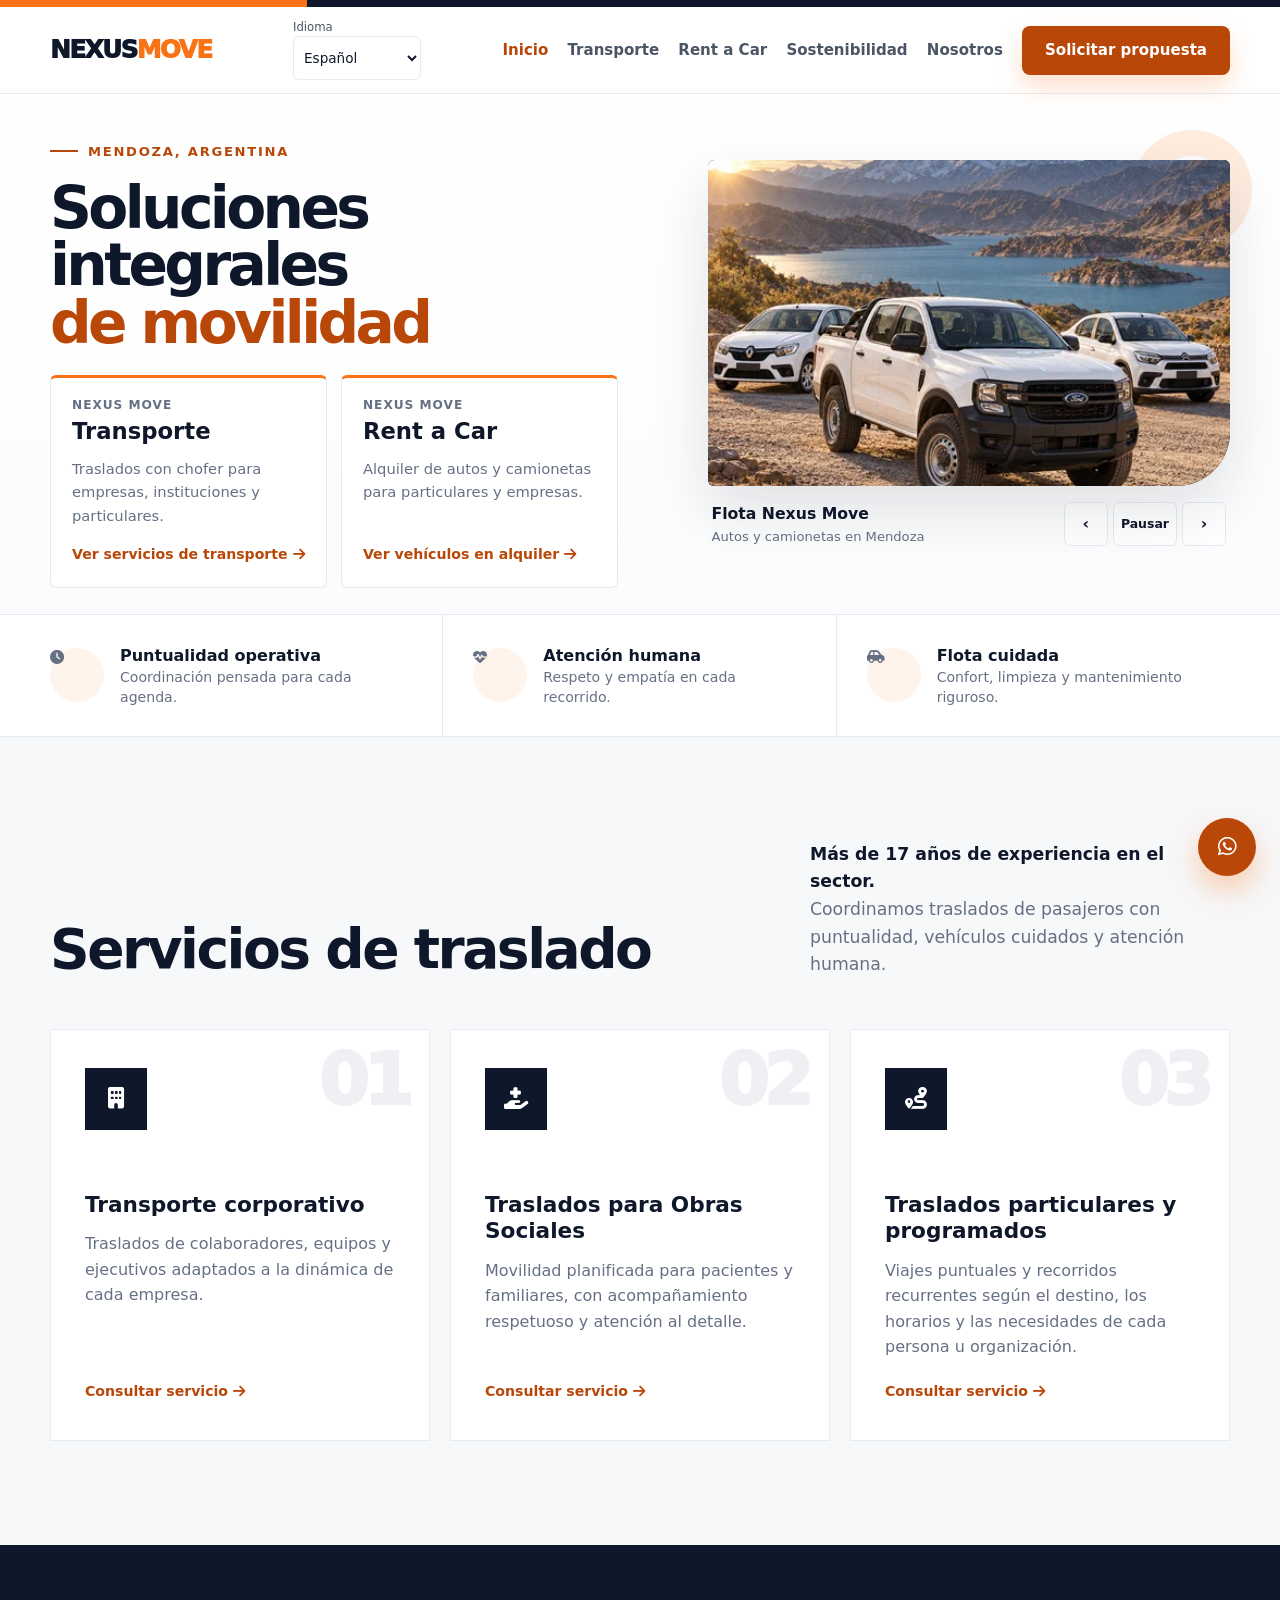
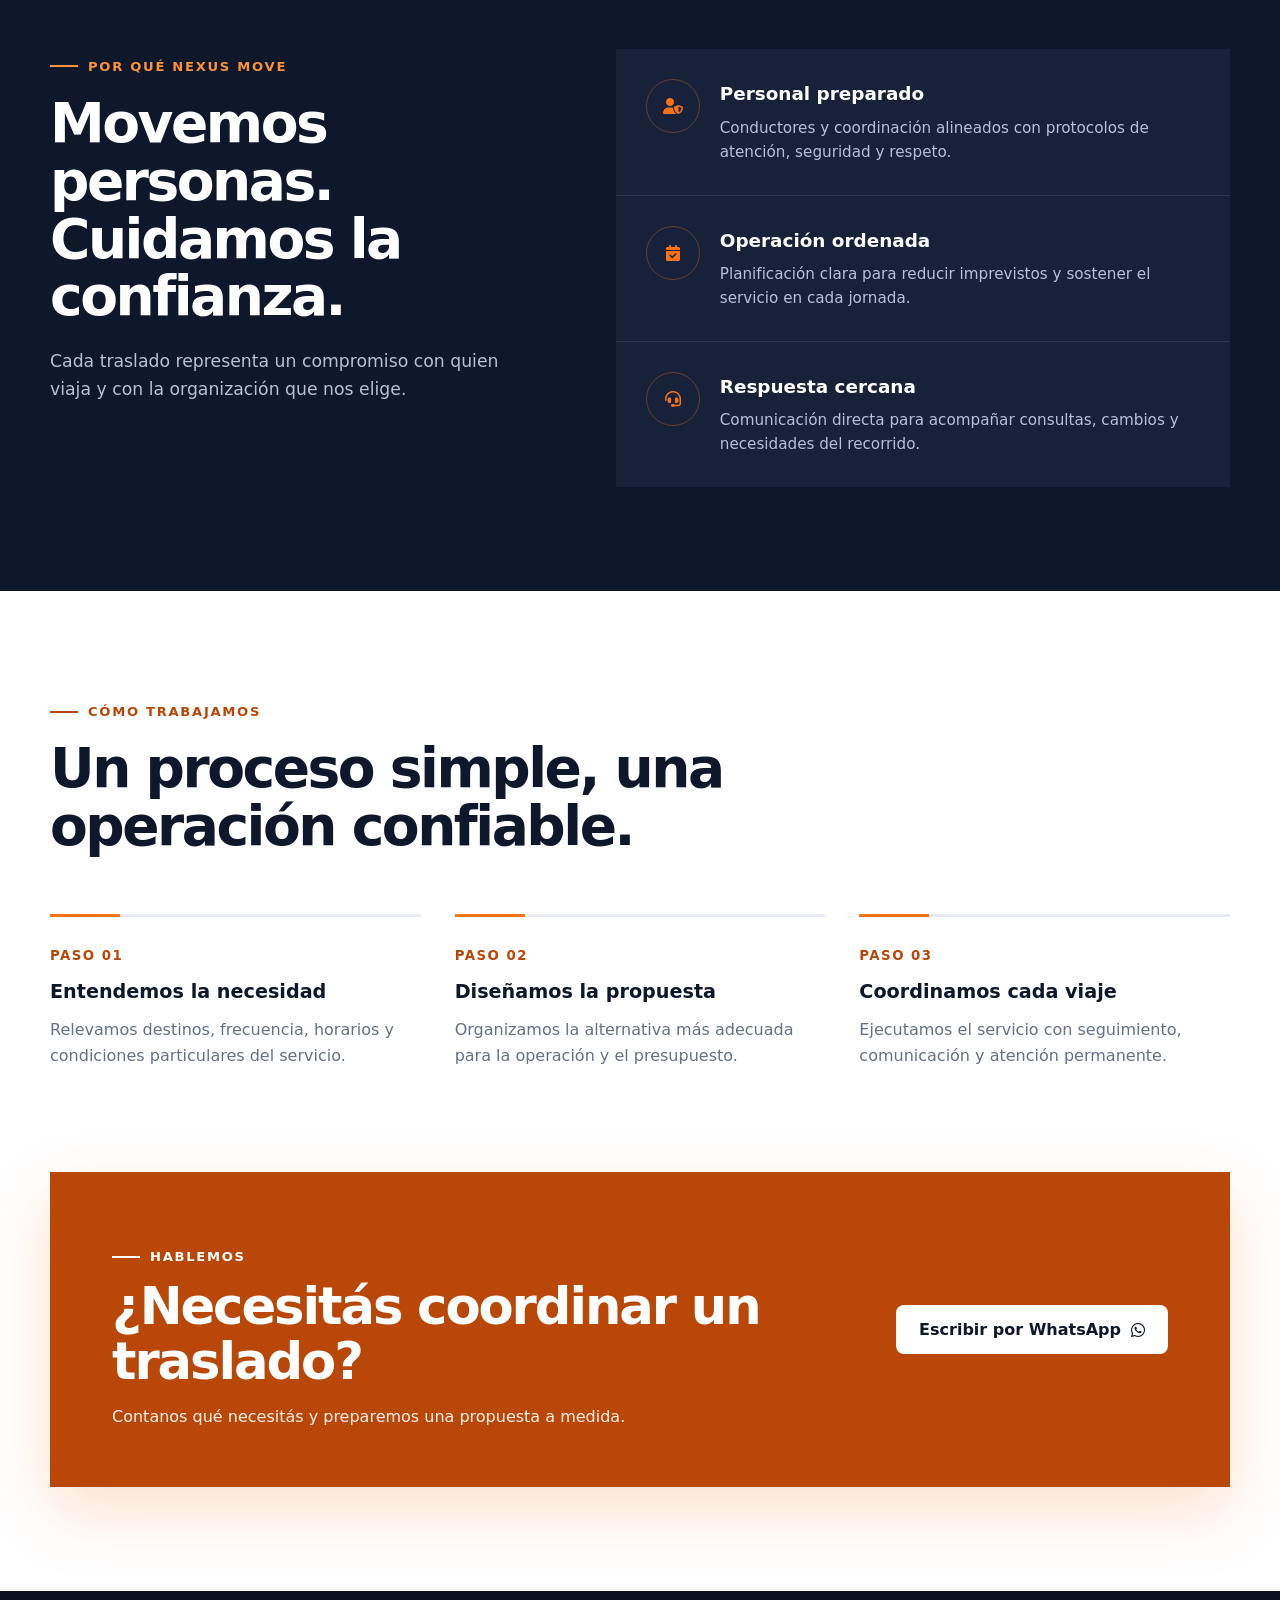
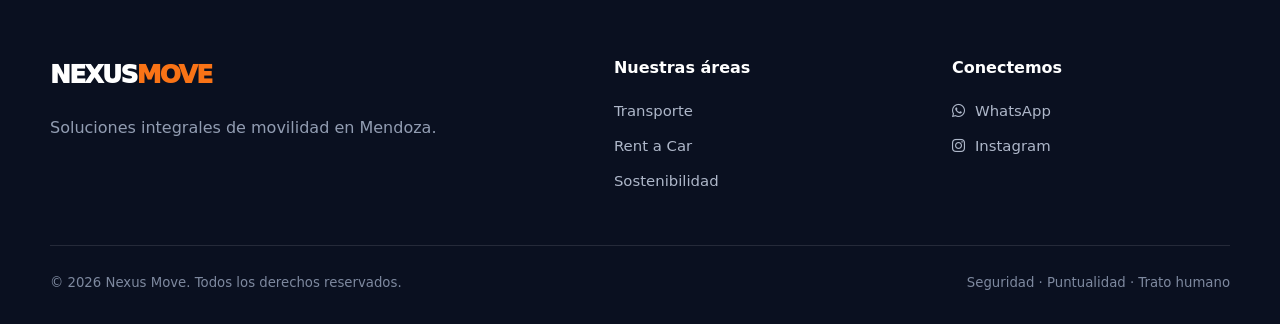
==== index.html @ b8481bbf "Mueve Nosotros a su propia sección de Nexus Move" ====
<!DOCTYPE html>
<html lang="es">
<head>
    <meta charset="UTF-8">
    <meta name="viewport" content="width=device-width, initial-scale=1.0">
    <meta name="description" content="Nexus Move ofrece transporte con chofer y alquiler de autos y camionetas en Mendoza para particulares, empresas e instituciones.">
    <meta name="theme-color" content="#ffffff">
    <title>Nexus Move | Transporte y Rent a Car en Mendoza</title>
    <link rel="stylesheet" href="css/icons.css">
    <link rel="stylesheet" href="css/navigation.css">
    <link rel="stylesheet" href="css/home.css?v=nosotros">
    <link rel="stylesheet" href="css/rental-content.css?v=nosotros">
</head>
<body>
    <div class="topline" aria-hidden="true"></div>
    <header class="site-header">
        <nav class="nav container" aria-label="Navegación principal">
            <a class="brand" href="#inicio" data-area="inicio" aria-label="Nexus Move, inicio">NEXUS<span>MOVE</span></a>
            <div class="header-actions">
                <label class="language-control" hidden>
                    <span>Idioma</span>
                    <select id="site-language" aria-label="Elegir idioma" translate="no">
                        <option value="es" lang="es">Español</option>
                        <option value="pt-BR" lang="pt-BR">Português (BR)</option>
                        <option value="en" lang="en">English</option>
                        <option value="it" lang="it">Italiano</option>
                    </select>
                </label>
            <button class="menu-button" type="button" aria-expanded="false" aria-controls="nav-links" aria-label="Abrir menú">
                <i class="fa-solid fa-bars" aria-hidden="true"></i>
            </button>
            </div>
            <div class="nav-links" id="nav-links">
                <a href="#inicio" data-area="inicio">Inicio</a>
                <a href="#servicios" data-area="transporte">Transporte</a>
                <a href="flota.html" data-area="rentacar">Rent a Car</a>
                <a href="#sostenibilidad" data-area="sostenibilidad">Sostenibilidad</a>
                <a href="?area=nosotros" data-area="nosotros">Nosotros</a>
                <a class="button button-primary" href="#contacto">Solicitar propuesta</a>
            </div>
        </nav>
        <nav class="mobile-area-nav container" aria-label="Secciones principales">
            <a href="#inicio" data-area="inicio">Inicio</a>
            <a href="#servicios" data-area="transporte">Transporte</a>
            <a href="flota.html" data-area="rentacar">Rent a Car</a>
            <a href="#sostenibilidad" data-area="sostenibilidad">Sostenibilidad</a>
            <a href="?area=nosotros" data-area="nosotros">Nosotros</a>
        </nav>
    </header>

    <main>
        <section class="hero" id="inicio" data-view="inicio">
            <div class="container hero-grid">
                <div>
                    <p class="eyebrow" id="hero-label">Mendoza, Argentina</p>
                    <h1 id="hero-title" tabindex="-1">Soluciones integrales <span>de movilidad</span></h1>
                    <p class="hero-description" id="hero-description" hidden></p>
                    <div class="hero-areas">
                        <article class="hero-area">
                            <h2><span>Nexus Move</span> Transporte</h2>
                            <p>Traslados con chofer para empresas, instituciones y particulares.</p>
                            <a class="area-link" href="#servicios" data-area="transporte">Ver servicios de transporte <i class="fa-solid fa-arrow-right" aria-hidden="true"></i></a>
                        </article>
                        <article class="hero-area">
                            <h2><span>Nexus Move</span> Rent a Car</h2>
                            <p>Alquiler de autos y camionetas para particulares y empresas.</p>
                            <a class="area-link" href="flota.html" data-area="rentacar">Ver vehículos en alquiler <i class="fa-solid fa-arrow-right" aria-hidden="true"></i></a>
                        </article>
                    </div>
                </div>
                <section class="hero-visual" aria-label="Vehículos de Nexus Move" aria-roledescription="carrusel">
                    <div class="orange-mark" aria-hidden="true"></div>
                    <div class="hero-image-wrap">
                        <img class="hero-image" src="hero-flota-nexus-1120.webp" srcset="hero-flota-nexus-480.webp 480w, hero-flota-nexus-1120.webp 1120w" sizes="(max-width: 640px) calc(100vw - 46px), (max-width: 920px) calc(100vw - 72px), 500px" width="1120" height="1120" fetchpriority="high" alt="Flota de Nexus Move con Ford Ranger, Renault Logan y Citroën Basalt en Potrerillos, Mendoza">
                    </div>
                    <div class="showcase-bar">
                        <div class="showcase-caption" aria-live="off">
                            <strong>Flota Nexus Move</strong>
                            <span>Autos y camionetas en Mendoza</span>
                        </div>
                        <div class="showcase-controls" hidden>
                            <button type="button" class="showcase-previous" aria-label="Vehículo anterior">‹</button>
                            <button type="button" class="showcase-motion">Pausar</button>
                            <button type="button" class="showcase-next" aria-label="Vehículo siguiente">›</button>
                        </div>
                    </div>
                </section>
            </div>
        </section>

        <p class="visually-hidden" id="area-status" role="status"></p>
        <div id="area-transporte" class="area-panel" data-area-panel="transporte">
        <section class="proof" aria-label="Compromisos de servicio">
            <div class="container proof-grid">
                <article class="proof-item"><span class="proof-icon"><i class="fa-solid fa-clock" aria-hidden="true"></i></span><div><strong>Puntualidad operativa</strong><span>Coordinación pensada para cada agenda.</span></div></article>
                <article class="proof-item"><span class="proof-icon"><i class="fa-solid fa-heart-pulse" aria-hidden="true"></i></span><div><strong>Atención humana</strong><span>Respeto y empatía en cada recorrido.</span></div></article>
                <article class="proof-item"><span class="proof-icon"><i class="fa-solid fa-car-side" aria-hidden="true"></i></span><div><strong>Flota cuidada</strong><span>Confort, limpieza y mantenimiento riguroso.</span></div></article>
            </div>
        </section>

        <section class="section services" id="servicios">
            <div class="container">
                <div class="section-head">
                    <div>
                        <h2 class="section-title">Servicios de traslado</h2>
                    </div>
                    <p class="section-copy transport-experience"><strong>Más de 17 años de experiencia en el sector.</strong> Coordinamos traslados de pasajeros con puntualidad, vehículos cuidados y atención humana.</p>
                </div>
                <div class="service-grid">
                    <article class="service-card">
                        <span class="service-number" aria-hidden="true">01</span>
                        <span class="service-icon"><i class="fa-solid fa-building" aria-hidden="true"></i></span>
                        <h3>Transporte corporativo</h3>
                        <p>Traslados de colaboradores, equipos y ejecutivos adaptados a la dinámica de cada empresa.</p>
                        <a class="mini-link" href="#contacto">Consultar servicio <i class="fa-solid fa-arrow-right" aria-hidden="true"></i></a>
                    </article>
                    <article class="service-card">
                        <span class="service-number" aria-hidden="true">02</span>
                        <span class="service-icon"><i class="fa-solid fa-hand-holding-medical" aria-hidden="true"></i></span>
                        <h3>Traslados para Obras Sociales</h3>
                        <p>Movilidad planificada para pacientes y familiares, con acompañamiento respetuoso y atención al detalle.</p>
                        <a class="mini-link" href="#contacto">Consultar servicio <i class="fa-solid fa-arrow-right" aria-hidden="true"></i></a>
                    </article>
                    <article class="service-card">
                        <span class="service-number" aria-hidden="true">03</span>
                        <span class="service-icon"><i class="fa-solid fa-route" aria-hidden="true"></i></span>
                        <h3>Traslados particulares y programados</h3>
                        <p>Viajes puntuales y recorridos recurrentes según el destino, los horarios y las necesidades de cada persona u organización.</p>
                        <a class="mini-link" href="#contacto">Consultar servicio <i class="fa-solid fa-arrow-right" aria-hidden="true"></i></a>
                    </article>
                </div>
            </div>
        </section>

        <section class="section human" id="nosotros">
            <div class="container human-grid">
                <div>
                    <p class="eyebrow">Por qué Nexus Move</p>
                    <h2 class="section-title">Movemos personas. Cuidamos la confianza.</h2>
                    <p class="section-copy">Cada traslado representa un compromiso con quien viaja y con la organización que nos elige.</p>
                </div>
                <div class="human-points">
                    <article class="human-point"><i class="fa-solid fa-user-shield" aria-hidden="true"></i><div><h3>Personal preparado</h3><p>Conductores y coordinación alineados con protocolos de atención, seguridad y respeto.</p></div></article>
                    <article class="human-point"><i class="fa-solid fa-calendar-check" aria-hidden="true"></i><div><h3>Operación ordenada</h3><p>Planificación clara para reducir imprevistos y sostener el servicio en cada jornada.</p></div></article>
                    <article class="human-point"><i class="fa-solid fa-headset" aria-hidden="true"></i><div><h3>Respuesta cercana</h3><p>Comunicación directa para acompañar consultas, cambios y necesidades del recorrido.</p></div></article>
                </div>
            </div>
        </section>

        <section class="section process" id="proceso">
            <div class="container">
                <p class="eyebrow">Cómo trabajamos</p>
                <h2 class="section-title">Un proceso simple, una operación confiable.</h2>
                <div class="process-grid">
                    <article class="process-step"><small>Paso 01</small><h3>Entendemos la necesidad</h3><p>Relevamos destinos, frecuencia, horarios y condiciones particulares del servicio.</p></article>
                    <article class="process-step"><small>Paso 02</small><h3>Diseñamos la propuesta</h3><p>Organizamos la alternativa más adecuada para la operación y el presupuesto.</p></article>
                    <article class="process-step"><small>Paso 03</small><h3>Coordinamos cada viaje</h3><p>Ejecutamos el servicio con seguimiento, comunicación y atención permanente.</p></article>
                </div>
            </div>
        </section>

        <section class="contact" id="contacto">
            <div class="container">
                <div class="contact-panel">
                    <div>
                        <p class="eyebrow">Hablemos</p>
                        <h2>¿Necesitás coordinar un traslado?</h2>
                        <p>Contanos qué necesitás y preparemos una propuesta a medida.</p>
                    </div>
                    <a class="button" href="https://wa.me/5492613671376" target="_blank" rel="noopener noreferrer">Escribir por WhatsApp <i class="fa-brands fa-whatsapp" aria-hidden="true"></i></a>
                </div>
            </div>
        </section>
        </div>

        <div id="area-rentacar" class="area-panel" data-area-panel="rentacar" hidden>
            <div id="rentacar-embed"></div>
        </div>

        <section class="section about area-panel" id="area-nosotros" data-area-panel="nosotros" aria-labelledby="nosotros-titulo" hidden>
            <div class="container">
                <div class="section-head">
                    <h2 class="section-title" id="nosotros-titulo">Somos Nexus Move</h2>
                    <p class="section-copy">Una sola marca, dos formas de acompañarte: transporte con chofer y alquiler de autos y camionetas en Mendoza.</p>
                </div>
                <div class="about-story">
                    <p class="about-story-lead">Detrás de cada viaje hay una persona, una historia y un motivo para llegar.</p>
                    <p>Nuestra experiencia de más de 17 años en el transporte de pasajeros nos enseñó que un buen servicio empieza mucho antes de poner el vehículo en marcha: empieza por escuchar, cumplir lo acordado y tratar a cada persona con respeto.</p>
                    <p>En Nexus Move llevamos esa misma forma de trabajar al alquiler de autos y camionetas. Ya sea por trabajo, unas vacaciones o una necesidad cotidiana, queremos que puedas organizar tu viaje con información clara y alguien del otro lado para acompañarte.</p>
                </div>
                <div class="about-values">
                    <article><h3>Te escuchamos</h3><p>No todos los viajes son iguales. Nos contás qué necesitás y te orientamos según las personas que viajan, el equipaje y el recorrido.</p></article>
                    <article><h3>Cuidado de la flota</h3><p>Realizamos mantenimiento preventivo y un seguimiento de los controles técnicos de cada unidad para favorecer una operación segura y eficiente.</p></article>
                    <article><h3>Buen trato, de principio a fin</h3><p>La confianza se cuida con respuestas claras, atención cercana y respeto por tu tiempo. Esa es la forma en la que queremos acompañarte.</p></article>
                </div>
            </div>
        </section>

        <section class="section sustainability area-panel" id="sostenibilidad" data-area-panel="sostenibilidad" aria-labelledby="sostenibilidad-titulo">
            <div class="container">
                <div class="sustainability-intro">
                    <h2 class="section-title" id="sostenibilidad-titulo">Nuestro compromiso</h2>
                    <p class="section-copy">La sostenibilidad forma parte de nuestra visión de crecimiento. Buscamos ofrecer una movilidad eficiente, segura y responsable mediante la gestión de la flota, el cuidado de las personas y el uso responsable de los recursos.</p>
                </div>

                <div class="sustainability-practices">
                    <article>
                        <h3>Eficiencia ambiental</h3>
                        <p>Medimos nuestra huella de carbono y hacemos un seguimiento del combustible y los kilómetros recorridos. Estos datos nos ayudan a detectar consumos evitables y orientar las medidas de reducción.</p>
                    </article>
                    <article>
                        <h3>Seguridad y prevención</h3>
                        <p>Priorizamos el mantenimiento preventivo, el control de las revisiones técnicas y la capacitación de conductores para cuidar a quienes viajan y prevenir riesgos en el camino.</p>
                    </article>
                    <article>
                        <h3>Compromiso con las personas</h3>
                        <p>Impulsamos el empleo formal, el desarrollo profesional y la mejora continua de nuestras prácticas laborales.</p>
                    </article>
                    <article>
                        <h3>Innovación y gestión responsable</h3>
                        <p>Usamos herramientas de seguimiento y gestión de flota para planificar recorridos, revisar el desempeño de las unidades y mejorar la calidad del servicio.</p>
                    </article>
                </div>

                <div class="sustainability-goals">
                    <h3>Los ODS que guían nuestro trabajo</h3>
                    <p>Relacionamos nuestras prácticas con cinco Objetivos de Desarrollo Sostenible de la Agenda 2030.</p>
                    <dl>
                        <div>
                            <dt><a href="https://sdgs.un.org/goals/goal3" target="_blank" rel="noopener noreferrer"><span class="goal-number">ODS 3</span> Salud y bienestar</a></dt>
                            <dd>Seguridad vial, mantenimiento de las unidades y prevención de accidentes.</dd>
                        </div>
                        <div>
                            <dt><a href="https://sdgs.un.org/goals/goal8" target="_blank" rel="noopener noreferrer"><span class="goal-number">ODS 8</span> Trabajo decente y crecimiento económico</a></dt>
                            <dd>Empleo formal, capacitación y mejora de las prácticas laborales.</dd>
                        </div>
                        <div>
                            <dt><a href="https://sdgs.un.org/goals/goal9" target="_blank" rel="noopener noreferrer"><span class="goal-number">ODS 9</span> Industria, innovación e infraestructura</a></dt>
                            <dd>Tecnología para la gestión de la flota y planificación de la renovación de unidades.</dd>
                        </div>
                        <div>
                            <dt><a href="https://sdgs.un.org/goals/goal11" target="_blank" rel="noopener noreferrer"><span class="goal-number">ODS 11</span> Ciudades y comunidades sostenibles</a></dt>
                            <dd>Traslados coordinados y planificación para evitar recorridos innecesarios.</dd>
                        </div>
                        <div>
                            <dt><a href="https://sdgs.un.org/goals/goal13" target="_blank" rel="noopener noreferrer"><span class="goal-number">ODS 13</span> Acción por el clima</a></dt>
                            <dd>Medición de la huella de carbono, control de consumos y búsqueda de mejoras para reducir emisiones.</dd>
                        </div>
                    </dl>
                </div>

                <div class="sustainability-followup">
                    <h3>Cómo hacemos el seguimiento</h3>
                    <p>En <strong>Nexus Move</strong> trabajamos para garantizar una operación segura, eficiente y responsable. Implementamos un programa de mantenimiento preventivo de nuestra flota y realizamos un seguimiento periódico de los kilómetros recorridos, el consumo de combustible y los controles técnicos de cada unidad.</p>
                    <p>Este monitoreo nos permite identificar oportunidades de mejora, optimizar el rendimiento de los vehículos y promover un uso más eficiente de los recursos, contribuyendo a reducir nuestro impacto ambiental.</p>
                    <p>Asimismo, nuestros conductores cuentan con capacitación en <strong>seguridad vial, prácticas de conducción sostenible y atención responsable a los pasajeros</strong>, fortaleciendo nuestro compromiso con la seguridad, la calidad del servicio y la mejora continua.</p>
                </div>
            </div>
        </section>
    </main>

    <footer class="site-footer">
        <div class="container">
            <div class="footer-grid">
                <div class="footer-brand">
                    <a class="brand" href="#inicio" data-area="inicio">NEXUS<span>MOVE</span></a>
                    <p>Soluciones integrales de movilidad en Mendoza.</p>
                </div>
                <div>
                    <h3>Nuestras áreas</h3>
                    <div class="footer-links"><a href="#servicios" data-area="transporte">Transporte</a><a href="flota.html" data-area="rentacar">Rent a Car</a><a href="#sostenibilidad" data-area="sostenibilidad">Sostenibilidad</a></div>
                </div>
                <div>
                    <h3>Conectemos</h3>
                    <div class="footer-links"><a class="social-link" href="https://wa.me/5492613671376" target="_blank" rel="noopener noreferrer"><i class="fa-brands fa-whatsapp" aria-hidden="true"></i> WhatsApp</a><a class="social-link" href="https://www.instagram.com/nexus.move.ar/" target="_blank" rel="noopener noreferrer"><i class="fa-brands fa-instagram" aria-hidden="true"></i> Instagram</a></div>
                </div>
            </div>
            <div class="footer-bottom"><span>© 2026 Nexus Move. Todos los derechos reservados.</span><span>Seguridad · Puntualidad · Trato humano</span></div>
        </div>
    </footer>

    <a class="floating-contact" href="https://wa.me/5492613671376" target="_blank" rel="noopener noreferrer" aria-label="Contactar a Nexus Move por WhatsApp al +54 9 261 367-1376"><i class="fa-brands fa-whatsapp" aria-hidden="true"></i></a>

    <script src="js/navigation.js"></script>
    <script src="js/home.js"></script>
    <script src="js/rentacar.js?v=nosotros"></script>
    <script src="js/areas.js?v=nosotros"></script>
    <script src="js/translations.js?v=nosotros"></script>
    <script src="js/language.js"></script>
</body>
</html>
---- css/icons.css ----
/* Font Awesome Free 6.4.0. See ../fonts/fontawesome/LICENSE.txt. */
@font-face {
    font-family: "Font Awesome Solid";
    src: url("../fonts/fontawesome/fa-solid-900.woff2") format("woff2");
    font-style: normal;
    font-weight: 900;
    font-display: block;
}

@font-face {
    font-family: "Font Awesome Brands";
    src: url("../fonts/fontawesome/fa-brands-400.woff2") format("woff2");
    font-style: normal;
    font-weight: 400;
    font-display: block;
}

.fa-solid, .fa-brands { display: inline-block; font-style: normal; line-height: 1; }
.fa-solid { font-family: "Font Awesome Solid"; font-weight: 900; }
.fa-brands { font-family: "Font Awesome Brands"; font-weight: 400; }

.fa-arrow-right::before { content: '\f061'; }
.fa-bars::before { content: '\f0c9'; }
.fa-briefcase::before { content: '\f0b1'; }
.fa-building::before { content: '\f1ad'; }
.fa-calendar-check::before { content: '\f274'; }
.fa-car-side::before { content: '\f5e4'; }
.fa-clock::before { content: '\f017'; }
.fa-gas-pump::before { content: '\f52f'; }
.fa-gears::before { content: '\f085'; }
.fa-hand-holding-medical::before { content: '\e05c'; }
.fa-headset::before { content: '\f590'; }
.fa-heart-pulse::before { content: '\f21e'; }
.fa-helmet-safety::before { content: '\f807'; }
.fa-instagram::before { content: '\f16d'; }
.fa-mountain-sun::before { content: '\e52f'; }
.fa-road::before { content: '\f018'; }
.fa-route::before { content: '\f4d7'; }
.fa-suitcase::before { content: '\f0f2'; }
.fa-user-shield::before { content: '\f505'; }
.fa-users::before { content: '\f0c0'; }
.fa-whatsapp::before { content: '\f232'; }
.fa-xmark::before { content: '\f00d'; }
---- css/navigation.css ----
.topline { height: 7px; background: linear-gradient(90deg, var(--orange) 0 24%, #0f172a 24% 100%); }
.site-header {
    position: sticky;
    top: 0;
    z-index: 50;
    background: rgba(255, 255, 255, 0.95);
    border-bottom: 1px solid rgba(231, 234, 240, 0.9);
    backdrop-filter: blur(14px);
}
.nav { min-height: 86px; display: flex; align-items: center; justify-content: space-between; gap: 18px; }
.brand { display: inline-flex; align-items: center; color: #0f172a; font-size: 1.55rem; font-weight: 950; letter-spacing: -0.065em; white-space: nowrap; }
.brand span { color: var(--orange); }
.nav-links { display: flex; align-items: center; gap: clamp(12px, 1.5vw, 22px); }
.nav-links a { color: #4b5565; font-size: 0.94rem; font-weight: 650; transition: color 180ms ease; }
.nav-links a:hover, .nav-links a:focus-visible { color: var(--orange-text); }
.nav-links .button, .nav-links .button:hover, .nav-links .button:focus-visible { color: white; }
.mobile-area-nav { display: none; }
.menu-button { display: none; width: 46px; height: 46px; border: 1px solid var(--line); border-radius: 8px; color: #0f172a; background: white; font-size: 1.2rem; }
.header-actions { display: flex; align-items: center; gap: 10px; flex: none; }
.language-control { display: flex; flex-direction: column; color: #4b5565; font-size: .73rem; line-height: 1.3; }
.language-control[hidden] { display: none; }
.language-control select { width: 128px; min-height: 44px; padding: 6px; color: #0f172a; background: #fff; border: 1px solid var(--line); border-radius: 6px; font: inherit; font-size: .85rem; cursor: pointer; }

.nav-links a[aria-current="true"], .nav-links a[aria-current="page"] { color: var(--orange-text); }
@media (max-width: 1120px) {
    .nav { min-height: 66px; }
    .nav-links { display: none; position: absolute; top: 100%; left: 0; right: 0; gap: 2px; max-height: 68vh; max-height: calc(100dvh - 116px); overflow-y: auto; overscroll-behavior: contain; padding: 12px 20px 18px; background: white; border-bottom: 1px solid var(--line); box-shadow: 0 18px 35px rgba(15,23,42,0.1); }
    .nav-links.open { display: grid; }
    .nav-links a { display: flex; align-items: center; min-height: 44px; }
    .nav-links .button { justify-content: center; margin-top: 8px; }
    .mobile-area-nav { display: grid; grid-template-columns: repeat(5, auto); justify-content: space-between; gap: 4px; border-top: 1px solid var(--line); }
    .mobile-area-nav a { display: grid; place-items: center; min-height: 44px; padding: 0 4px; color: var(--ink); font-size: .85rem; font-weight: 750; white-space: nowrap; }
    .mobile-area-nav a[aria-current="true"], .mobile-area-nav a[aria-current="page"] { color: var(--orange-text); box-shadow: inset 0 -3px var(--orange-text); }
    .menu-button { display: grid; place-items: center; }
}
@media (max-width: 640px) {
    .mobile-area-nav a { font-size: .8rem; }
}
@media (max-width: 480px) {
    .mobile-area-nav { grid-template-columns: repeat(6, minmax(0, 1fr)); row-gap: 0; }
    .mobile-area-nav a { grid-column: span 2; white-space: normal; text-align: center; line-height: 1.2; }
    .mobile-area-nav a:nth-last-child(-n+2) { grid-column: span 3; }
    .nav-links { max-height: calc(100dvh - 156px); }
}
@media (max-width: 380px) {
    .nav { gap: 8px; }
    .brand { font-size: 1.3rem; }
    .header-actions { gap: 6px; }
    .language-control select { width: 100px; font-size: .77rem; }
    .menu-button { width: 40px; height: 44px; }
}
---- css/home.css ----
:root {
    --blue: #0f172a;
    --blue-soft: #17213a;
    --orange: #f97316;
    --orange-text: #b94708;
    --orange-dark: #9a3412;
    --ink: #172033;
    --muted: #667085;
    --line: #e7eaf0;
    --surface: #f7f8fa;
    --white: #ffffff;
    --shadow: 0 24px 60px rgba(15, 23, 42, 0.12);
    --font-sans: ui-sans-serif, system-ui, -apple-system, BlinkMacSystemFont, "Segoe UI", sans-serif;
}

* { box-sizing: border-box; }
html { scroll-behavior: smooth; scroll-padding-top: 100px; }
body {
    margin: 0;
    color: var(--ink);
    background: var(--white);
    font-family: var(--font-sans);
    font-size: 16px;
    line-height: 1.6;
    -webkit-font-smoothing: antialiased;
}
a { color: inherit; text-decoration: none; }
img { display: block; max-width: 100%; }
button, a { -webkit-tap-highlight-color: transparent; }
.container { width: min(1180px, calc(100% - 40px)); margin-inline: auto; }
main [id] { scroll-margin-top: 100px; }
.section { padding: 104px 0; }
.eyebrow {
    display: inline-flex;
    align-items: center;
    gap: 10px;
    margin: 0 0 18px;
    color: var(--orange-text);
    font-size: 0.82rem;
    font-weight: 800;
    letter-spacing: 0.13em;
    text-transform: uppercase;
}
.eyebrow::before { content: ""; width: 28px; height: 2px; background: currentColor; }
.section-title {
    max-width: 760px;
    margin: 0;
    color: var(--blue);
    font-size: clamp(2.15rem, 4.3vw, 3.7rem);
    line-height: 1.05;
    letter-spacing: -0.045em;
}
.section-copy { max-width: 650px; margin: 22px 0 0; color: var(--muted); font-size: 1.08rem; }

.button {
    display: inline-flex;
    min-height: 49px;
    align-items: center;
    justify-content: center;
    gap: 10px;
    padding: 12px 22px;
    border: 1px solid transparent;
    border-radius: 8px;
    font-weight: 800;
    line-height: 1.2;
    transition: transform 180ms ease, box-shadow 180ms ease, background 180ms ease;
}
.button:hover { transform: translateY(-2px); }
.button-primary { color: white; background: var(--orange-text); box-shadow: 0 12px 24px rgba(249, 115, 22, 0.22); }
.button-primary:hover { background: var(--orange-dark); box-shadow: 0 16px 30px rgba(249, 115, 22, 0.28); }
.hero { padding: 40px 0 26px; background: linear-gradient(180deg, #fff 0%, #fbfcfd 100%); overflow: hidden; }
.hero-grid { display: grid; grid-template-columns: minmax(0, 1fr) minmax(420px, 0.92fr); align-items: center; gap: clamp(42px, 7vw, 90px); }
.hero h1 { margin: 0; color: var(--blue); font-size: clamp(2.6rem, 4.55vw, 4.3rem); line-height: 0.99; letter-spacing: -0.062em; }
.hero h1 span { display: block; color: var(--orange-text); }
.hero-description { max-width: 570px; margin: 18px 0 0; color: var(--muted); font-size: 1.08rem; }
.hero-areas { display: grid; grid-template-columns: repeat(2, minmax(0, 1fr)); gap: 14px; margin-top: 23px; }
.hero-areas[hidden] { display: none; }
.hero-area { display: flex; flex-direction: column; align-items: flex-start; padding: 21px; border: 1px solid var(--line); border-top: 3px solid var(--orange); border-radius: 6px; background: white; }
.hero-area h2 { margin: 0; color: var(--blue); font-size: 1.42rem; line-height: 1.15; }
.hero-area h2 span { display: block; margin-bottom: 5px; color: var(--muted); font-size: .76rem; letter-spacing: .08em; text-transform: uppercase; }
.hero-area p { margin: 12px 0 16px; font-size: .92rem; color: var(--muted); }
.area-link { margin-top: auto; color: var(--orange-text); font-size: .88rem; font-weight: 800; }
.area-link:hover { text-decoration: underline; }
.hero-visual { min-width: 0; position: relative; }
.hero-image-wrap { position: relative; aspect-ratio: 16 / 10; overflow: hidden; border-radius: 6px 6px 54px 6px; background: var(--blue); box-shadow: var(--shadow); }
.hero-image { width: 100%; height: 100%; object-fit: cover; }
.hero-image.is-changing { animation: vehicle-in 380ms ease-out; }
@keyframes vehicle-in {
    from { opacity: .45; transform: translateX(10px) scale(1.025); }
    to { opacity: 1; transform: translateX(0) scale(1); }
}
.showcase-bar { display: flex; align-items: center; justify-content: space-between; gap: 10px; min-height: 76px; padding: 13px 4px; }
.showcase-caption strong, .showcase-caption span { display: block; }
.showcase-caption strong { color: var(--blue); font-size: .98rem; }
.showcase-caption span { color: var(--muted); font-size: .82rem; }
.showcase-controls { display: flex; align-items: center; gap: 5px; flex: none; }
.showcase-controls[hidden] { display: none; }
.showcase-controls button { min-width: 44px; min-height: 44px; padding: 0 7px; border: 1px solid var(--line); border-radius: 6px; color: var(--blue); background: white; font: inherit; font-weight: 750; cursor: pointer; }
.showcase-controls button:hover { border-color: var(--orange-text); }
.showcase-controls .showcase-motion { font-size: .78rem; }
.orange-mark { position: absolute; right: -22px; top: -30px; width: 120px; height: 120px; border: 26px solid rgba(249, 115, 22, 0.13); border-radius: 50%; }

.proof { border-top: 1px solid var(--line); border-bottom: 1px solid var(--line); background: white; }
.proof-grid { display: grid; grid-template-columns: repeat(3, 1fr); }
.proof-item { display: grid; grid-template-columns: 54px 1fr; gap: 16px; align-items: center; padding: 28px 30px; border-right: 1px solid var(--line); }
.proof-item:first-child { padding-left: 0; }
.proof-item:last-child { border-right: 0; padding-right: 0; }
.proof-icon { display: grid; place-items: center; width: 54px; height: 54px; color: var(--orange); background: #fff4eb; border-radius: 50%; font-size: 1.1rem; }
.proof-item strong { display: block; color: var(--blue); font-size: 1rem; }
.proof-item span { display: block; color: var(--muted); font-size: 0.88rem; line-height: 1.4; }

.services { background: var(--surface); }
.section-head { display: flex; align-items: end; justify-content: space-between; gap: 32px; margin-bottom: 50px; }
.section-head .section-copy { margin: 0; max-width: 420px; }
.transport-experience strong { display: block; color: var(--blue); }
.service-grid { display: grid; grid-template-columns: repeat(3, 1fr); gap: 20px; }
.service-card { position: relative; display: flex; flex-direction: column; align-items: flex-start; min-height: 330px; padding: 38px 34px; overflow: hidden; background: white; border: 1px solid var(--line); transition: transform 220ms ease, box-shadow 220ms ease, border-color 220ms ease; }
.service-card:hover { transform: translateY(-7px); border-color: rgba(249, 115, 22, 0.35); box-shadow: 0 22px 45px rgba(15, 23, 42, 0.1); }
.service-number { position: absolute; right: 22px; top: 14px; color: #eef0f3; font-size: 4.5rem; font-weight: 950; line-height: 1; letter-spacing: -0.08em; }
.service-icon { position: relative; flex: none; display: grid; place-items: center; width: 62px; height: 62px; color: white; background: var(--blue); font-size: 1.35rem; }
.service-card h3 { position: relative; margin: 62px 0 13px; color: var(--blue); font-size: 1.35rem; line-height: 1.22; }
.service-card p { position: relative; margin: 0 0 20px; color: var(--muted); }
.service-card .mini-link { position: relative; margin-top: auto; color: var(--orange-text); font-size: 0.88rem; font-weight: 800; }

.human { background: var(--blue); color: white; }
.human-grid { display: grid; grid-template-columns: 0.86fr 1.14fr; gap: clamp(52px, 8vw, 110px); align-items: start; }
.human .eyebrow { color: #fb923c; }
.human .section-title { color: white; }
.human .section-copy { color: #b8c1d3; }
.human-points { display: grid; gap: 1px; background: rgba(255, 255, 255, 0.13); }
.human-point { display: grid; grid-template-columns: 54px 1fr; gap: 20px; padding: 30px; background: var(--blue-soft); }
.human-point i { display: grid; place-items: center; width: 54px; height: 54px; color: var(--orange); border: 1px solid rgba(249, 115, 22, 0.35); border-radius: 50%; }
.human-point h3 { margin: 0 0 7px; font-size: 1.15rem; }
.human-point p { margin: 0; color: #b8c1d3; font-size: 0.95rem; }

.process { background: white; }
.process-grid { display: grid; grid-template-columns: repeat(3, 1fr); gap: 34px; margin-top: 58px; }
.process-step { position: relative; padding-top: 25px; border-top: 3px solid var(--line); }
.process-step::before { content: ""; position: absolute; left: 0; top: -3px; width: 70px; height: 3px; background: var(--orange); }
.process-step small { color: var(--orange-text); font-weight: 850; letter-spacing: 0.11em; text-transform: uppercase; }
.process-step h3 { margin: 10px 0 9px; color: var(--blue); font-size: 1.2rem; }
.process-step p { margin: 0; color: var(--muted); }

.contact { padding: 0 0 104px; background: white; }
.contact-panel { display: grid; grid-template-columns: 1fr auto; align-items: center; gap: 40px; padding: 58px 62px; color: white; background: var(--orange-text); box-shadow: 0 24px 60px rgba(249, 115, 22, 0.22); }
.contact-panel .eyebrow { color: white; margin-bottom: 12px; }
.contact-panel h2 { max-width: 760px; margin: 0; font-size: clamp(2rem, 4vw, 3.2rem); line-height: 1.06; letter-spacing: -0.04em; }
.contact-panel p { margin: 16px 0 0; color: #fff2e8; }
.contact-panel .button { color: var(--blue); background: white; min-width: 220px; }

.site-footer { padding: 64px 0 30px; color: #c3cada; background: #0a1020; }
.footer-grid { display: grid; grid-template-columns: 1.45fr 0.8fr 0.8fr; gap: 60px; }
.footer-brand .brand { color: white; }
.footer-brand p { max-width: 420px; margin: 20px 0 0; color: #929db2; }
.site-footer h3 { margin: 0 0 19px; color: white; font-size: 1rem; }
.footer-links { display: grid; gap: 11px; }
.footer-links a { color: #aeb7c9; font-size: 0.93rem; }
.footer-links a:hover { color: var(--orange); }
.footer-bottom { display: flex; justify-content: space-between; gap: 20px; margin-top: 52px; padding-top: 26px; border-top: 1px solid rgba(255,255,255,0.11); color: #7e899f; font-size: 0.83rem; }
.social-link { display: inline-flex; align-items: center; gap: 10px; }

.floating-contact { position: fixed; right: 24px; bottom: 24px; z-index: 40; display: grid; place-items: center; width: 58px; height: 58px; color: white; background: var(--orange-text); border-radius: 50%; box-shadow: 0 14px 30px rgba(249,115,22,0.34); font-size: 1.32rem; transition: transform 180ms ease; }
.floating-contact:hover { transform: translateY(-4px) scale(1.03); }

:focus-visible { outline: 3px solid var(--orange-text); outline-offset: 4px; }

@media (max-width: 920px) {
    .hero-grid { grid-template-columns: 1fr; }
    .proof-grid { grid-template-columns: 1fr; }
    .proof-item, .proof-item:first-child, .proof-item:last-child { padding: 23px 0; border-right: 0; border-bottom: 1px solid var(--line); }
    .proof-item:last-child { border-bottom: 0; }
    .section-head { display: block; }
    .section-head .section-copy { margin-top: 20px; }
    .service-grid { grid-template-columns: 1fr; }
    .service-card { min-height: 300px; }
    .human-grid { grid-template-columns: 1fr; }
    .contact-panel { grid-template-columns: 1fr; padding: 46px 40px; }
    .contact-panel .button { justify-self: start; }
}

@media (max-width: 640px) {
    .container { width: min(100% - 28px, 1180px); }
    .section { padding: 78px 0; }
    .hero { padding: 25px 0 12px; }
    .hero-grid { gap: 19px; }
    .hero .eyebrow { margin-bottom: 10px; }
    .hero-area p { display: none; }
    .hero-area .area-link { margin-top: 9px; }
    .showcase-bar { min-height: 56px; padding-block: 6px; }
    .hero h1 { font-size: clamp(2.45rem, 9vw, 4rem); }
    .hero[data-view="sostenibilidad"] h1 { font-size: clamp(2rem, 7.2vw, 3.4rem); }
    .hero-description { margin-top: 12px; font-size: .98rem; }
    .hero-areas { gap: 9px; margin-top: 16px; }
    .hero-area { padding: 15px 13px; }
    .hero-area h2 { font-size: 1.2rem; }
    .hero-area p, .area-link { font-size: .86rem; }
    .hero-image-wrap { border-radius: 4px 4px 36px 4px; }
    .showcase-bar { flex-wrap: wrap; gap: 6px 12px; }
    .orange-mark { display: none; }
    .process-grid { grid-template-columns: 1fr; }
    .contact { padding-bottom: 78px; }
    .contact-panel { padding: 38px 28px; }
    .contact-panel .button { width: 100%; }
    .footer-grid { grid-template-columns: 1fr; gap: 38px; }
    .footer-bottom { flex-direction: column; }
    .floating-contact { right: 16px; bottom: 16px; }
}

@media (prefers-reduced-motion: reduce) {
    html { scroll-behavior: auto; }
    .hero-image.is-changing { animation: none; }
    *, *::before, *::after { transition-duration: 0.01ms !important; }
}

.area-panel[hidden] { display: none; }
.area-panel.is-entering { animation: reveal-area 240ms ease-out; }
@keyframes reveal-area {
    from { opacity: .5; transform: translateY(5px); }
    to { opacity: 1; transform: translateY(0); }
}
.hero-area.is-selected { background: #fff7ed; border-color: #fed7aa; border-top-color: var(--orange-text); }
.about { padding-block: 64px 85px; background: var(--surface); }
.about .section-head { margin-bottom: 25px; }
.about-story { max-width: 850px; margin-bottom: 30px; color: #475467; }
.about-story p { margin: 0 0 18px; }
.about-story .about-story-lead { color: var(--blue); font-size: clamp(1.2rem, 2.4vw, 1.65rem); line-height: 1.4; font-weight: 750; letter-spacing: -.02em; }
.about-values { display: grid; grid-template-columns: repeat(3, minmax(0, 1fr)); gap: 18px; }
.about-values article { padding: 24px; border: 1px solid var(--line); border-radius: 12px; background: white; }
.about-values h3 { margin: 0 0 8px; color: var(--blue); font-size: 1.12rem; }
.about-values p { margin: 0; color: var(--muted); }
.sustainability { padding: 64px 0 85px; background: #f4f8f6; }
.sustainability-intro { display: grid; grid-template-columns: minmax(0, 1.15fr) minmax(0, 1fr); gap: 32px; align-items: end; }
.sustainability-intro .section-copy { margin: 0; }
.sustainability-practices { display: grid; grid-template-columns: repeat(2, minmax(0, 1fr)); gap: 16px; margin: 33px 0; }
.sustainability-practices article { padding: 23px; border: 1px solid #dbe7df; border-top: 3px solid #2e6a4a; background: #fff; border-radius: 8px; }
.sustainability-practices h3, .sustainability-goals h3 { margin: 0 0 8px; color: var(--blue); }
.sustainability-practices p, .sustainability-goals p { margin: 0; }
.sustainability-practices p { color: var(--muted); }
.sustainability-goals { padding: 25px 28px; background: #e6f0e9; border-radius: 10px; }
.sustainability-goals dl { display: grid; grid-template-columns: repeat(2, minmax(0, 1fr)); gap: 19px 25px; margin: 22px 0 0; }
.sustainability-goals dt { color: #245c40; font-weight: 800; }
.sustainability-goals dt a { text-decoration: underline; }
.sustainability-goals dd { margin: 6px 0 0; color: #344e40; }
.goal-number { display: inline-block; margin: 0 5px 3px 0; padding: 2px 7px; border-radius: 4px; background: #245c40; color: #fff; font-size: .78rem; white-space: nowrap; }
.sustainability-followup { max-width: 735px; margin-top: 34px; padding-left: 17px; border-left: 3px solid #2e6a4a; }
.sustainability-followup h3 { margin: 0 0 7px; color: var(--blue); }
.sustainability-followup p { margin: 0; color: var(--muted); }
.sustainability-followup p + p { margin-top: 12px; }
@media (max-width: 760px) {
    .about { padding-block: 40px 55px; }
    .about-values { grid-template-columns: 1fr; }
    .sustainability { padding-block: 40px 55px; }
    .sustainability-intro, .sustainability-practices, .sustainability-goals dl { grid-template-columns: 1fr; }
    .sustainability-intro { gap: 18px; }
}
@media (prefers-reduced-motion: reduce) {
    .area-panel.is-entering { animation: none; }
}
.hero-image-corolla { object-position: center bottom; }
---- css/rental-content.css ----
.rentacar-content {
    --navy: #0f172a;
    --green: #15703a;
    background: #f5f7fa;
}
.visually-hidden { position: absolute; width: 1px; height: 1px; padding: 0; overflow: hidden; clip-path: inset(50%); white-space: nowrap; }
.rentacar-content .button-whatsapp { color: #fff; background: var(--green); }
.rentacar-content .button-whatsapp:hover { background: #125a30; }
.rentacar-content .card-media .corolla-photo { object-position: center bottom; }
.rentacar-content .fleet { padding:74px 0 96px }
.rentacar-content .section-head { display:flex; align-items:end; justify-content:space-between; gap:28px; margin-bottom:34px }
.rentacar-content .section-head h2 { margin:0; color:var(--navy); font-size:clamp(2rem,4vw,3.2rem); letter-spacing:-.045em; line-height:1 }
.rentacar-content .section-head p { max-width:520px; margin:0; color:var(--muted) }
.rentacar-content .grid { display:grid; grid-template-columns:repeat(2,minmax(0,1fr)); gap:24px }
.rentacar-content .card { overflow:hidden; background:#fff; border:1px solid var(--line); border-radius:18px; box-shadow:var(--shadow) }
.rentacar-content .card-media { position:relative; aspect-ratio:16/10; overflow:hidden; background:#dfe4ea }
.rentacar-content .card-media img { width:100%; height:100%; object-fit:cover }
.rentacar-content .card-media .portrait { object-position:center 50% }
.rentacar-content .card-media .basalt { object-position:center 60% }
.rentacar-content .tag { position:absolute; left:16px; top:16px; padding:8px 11px; border-radius:999px; background:rgba(15,23,42,.9); color:#fff; font-size:.73rem; font-weight:900; letter-spacing:.06em; text-transform:uppercase; backdrop-filter:blur(8px) }
.rentacar-content .card-body { padding:26px }
.rentacar-content .card-title { display:flex; align-items:start; justify-content:space-between; gap:18px }
.rentacar-content .card h3 { margin:0; color:var(--navy); font-size:1.45rem; line-height:1.15; letter-spacing:-.025em }
.rentacar-content .availability { color:#9a3412; font-size:.79rem; font-weight:850 }
.rentacar-content .availability:before { content:""; display:inline-block; width:8px; height:8px; margin-right:7px; border-radius:50%; background:currentColor }
.rentacar-content .description { margin:13px 0 20px; color:var(--muted) }
.rentacar-content .facts { display:flex; flex-wrap:wrap; gap:9px; margin-bottom:22px }
.rentacar-content .fact { display:inline-flex; align-items:center; gap:7px; padding:8px 10px; border-radius:8px; background:#f5f7fa; color:#475467; font-size:.8rem; font-weight:750 }
.rentacar-content .fact i { color: var(--orange-text); }
.rentacar-content .card-footer { display: flex; align-items: center; justify-content: space-between; gap: 18px; padding-top: 20px; border-top: 1px solid var(--line); }
.rentacar-content .price-label strong { display: block; color: var(--navy); font-size: 1rem; }
.rentacar-content .price-label span { color: var(--muted); font-size: .77rem; }
.rentacar-content .card .button { min-height: 44px; padding: 10px 15px; font-size: .87rem; }
.rentacar-content .info { margin-top: 30px; padding: 24px 26px; border: 1px solid #fed7aa; border-radius: 14px; background: #fff7ed; color: #9a3412; font-size: .9rem; }
.rentacar-content .info strong { color: #7c2d12; }
.rentacar-content .corporate { padding: 72px 0; background: #fff; }
.rentacar-content .corporate-panel { display: grid; grid-template-columns: 1fr auto; align-items: center; gap: 38px; padding: 44px 48px; border-radius: 18px; background: var(--navy); color: #fff; }
.rentacar-content .corporate h2 { margin: 0; font-size: clamp(1.85rem, 3.6vw, 3rem); line-height: 1.05; letter-spacing: -.04em; }
.rentacar-content .corporate p { max-width: 720px; margin: 15px 0 0; color: #bac4d6; }
.rentacar-content .corporate .button { min-width: 230px; }
.rentacar-content .rental-nav { background: white; border-bottom: 1px solid var(--line); }
.rentacar-content .rental-tabs { display: flex;  flex-wrap: wrap;  gap: 6px 18px;  padding-block: 8px;  }
.rentacar-content .rental-tabs a { display: inline-flex;  align-items: center;  min-height: 44px;  padding: 6px 11px;  border-radius: 6px;  color: #475467;  font-size: .94rem;  font-weight: 750;  }
.rentacar-content .rental-tabs a:hover { color: var(--orange-text);  background: #fff7ed;  }
.rentacar-content .rental-tabs a[aria-selected="true"] { color: #fff;  background: var(--navy);  }
.rentacar-content .rental-panel { padding: 60px 0 76px;  scroll-margin-top: 120px;  }
.rentacar-content .rental-panel .section-head { margin-bottom: 25px;  }
.rentacar-content .rental-detail-grid { display: grid;  grid-template-columns: repeat(3, minmax(0, 1fr));  gap: 18px;  }
.rentacar-content .rental-detail { padding: 24px;  border: 1px solid var(--line);  border-radius: 12px;  background: white;  }
.rentacar-content .rental-detail h3 { margin: 0 0 8px;  color: var(--navy);  font-size: 1.12rem;  }
.rentacar-content .rental-detail p { margin: 0;  color: var(--muted);  }
.rentacar-content .rental-steps { margin: 0;  padding: 0;  list-style-position: inside;  }
.rentacar-content .rental-steps li::marker { color: var(--orange-text);  font-weight: 850;  }
.rentacar-content .rental-cta { margin-top: 25px;  }
.rentacar-content .rental-faq { display: grid;  gap: 10px;  max-width: 850px;  }
.rentacar-content .rental-faq details { padding: 0 19px;  border: 1px solid var(--line);  border-radius: 10px;  background: white;  }
.rentacar-content .rental-faq summary { padding-block: 15px;  color: var(--navy);  font-weight: 760;  cursor: pointer;  }
.rentacar-content .rental-faq summary::marker { color: var(--orange-text);  }
.rentacar-content .rental-faq p { margin: 0 0 17px;  color: var(--muted);  }
.rentacar-content .fleet-filters { display: flex;  flex-wrap: wrap;  gap: 8px;  margin-bottom: 22px;  }
.rentacar-content .fleet-filters button { min-height: 44px;  padding: 6px 14px;  border: 1px solid var(--line);  border-radius: 6px;  background: white;  color: var(--navy);  font: inherit;  font-size: .88rem;  font-weight: 750;  cursor: pointer;  }
.rentacar-content .fleet-filters button[aria-pressed="true"] { border-color: var(--navy);  background: var(--navy);  color: white;  }
.rentacar-content .booking-eyebrow { margin: 0 0 12px; color: var(--orange-text); font-size: .78rem; font-weight: 850; letter-spacing: .1em; text-transform: uppercase; }
.rentacar-content .booking-notice { display: flex; align-items: flex-start; gap: 14px; margin-bottom: 22px; padding: 20px 22px; border: 1px solid #fed7aa; border-radius: 12px; background: #fff7ed; color: #7c2d12; }
.rentacar-content .booking-notice > i { margin-top: 4px; font-size: 1.2rem; }
.rentacar-content .booking-notice strong { display: block; font-size: 1.05rem; }
.rentacar-content .booking-notice p { margin: 4px 0 0; }
.rentacar-content .booking-form { padding: 26px; border: 1px solid var(--line); border-top: 4px solid var(--orange); border-radius: 14px; background: #fff; box-shadow: 0 12px 32px rgba(15,23,42,.06); }
.rentacar-content .booking-fields { display: grid; grid-template-columns: 1fr 1fr 1.05fr; gap: 24px; align-items: start; }
.rentacar-content .booking-fields fieldset { display: grid; grid-template-columns: minmax(0, 1.3fr) minmax(0, 1fr); gap: 12px; min-width: 0; margin: 0; padding: 0; border: 0; }
.rentacar-content .booking-fields legend { margin-bottom: 16px; padding: 0; color: var(--navy); font-size: .95rem; font-weight: 800; }
.rentacar-content .booking-fields legend i { margin-right: 5px; color: var(--orange-text); }
.rentacar-content .booking-fields label { display: flex; flex-direction: column; gap: 7px; min-width: 0; color: #475467; font-size: .82rem; font-weight: 700; }
.rentacar-content .booking-fields fieldset label { display: grid; grid-template-rows: 1fr auto; }
.rentacar-content .booking-fields input, .rentacar-content .booking-fields select { display: block; width: 100%; min-width: 0; min-height: 48px; padding: 10px; border: 1px solid #98a2b3; border-radius: 8px; background: #fff; color: var(--navy); font: inherit; font-size: 1rem; line-height: 1.3; }
.rentacar-content .booking-fields input[aria-invalid="true"] { border-color: #b42318; outline-color: #b42318; }
.rentacar-content .booking-vehicle { min-width: 0; }
.rentacar-content .booking-vehicle label { margin-bottom: 7px; }
.rentacar-content .booking-vehicle button { width: 100%; margin-top: 14px; border: 0; font: inherit; font-weight: 800; cursor: pointer; }
.rentacar-content .booking-help { margin: 20px 0 0; color: #475467; font-size: .82rem; }
.rentacar-content .booking-error { margin: 16px 0 0; color: #b42318; font-weight: 700; }
.rentacar-content .booking-result { margin-top: 24px; padding: 26px; border: 1px solid #cbd5e1; border-radius: 14px; background: #fff; scroll-margin-top: 170px; }
.rentacar-content .booking-result-status { margin: 0; color: #9a3412; font-size: 1.25rem; font-weight: 850; }
.rentacar-content .booking-result > p:not(.booking-result-status) { max-width: 720px; color: #475467; }
.rentacar-content .booking-summary { display: grid; grid-template-columns: repeat(3, minmax(0, 1fr)); gap: 16px; margin: 20px 0 24px; }
.rentacar-content .booking-summary dt { color: #475467; font-size: .8rem; }
.rentacar-content .booking-summary dd { margin: 4px 0 0; color: var(--navy); font-weight: 750; overflow-wrap: anywhere; }
@media (max-width: 1050px) {
    .rentacar-content .booking-fields { grid-template-columns: repeat(2, minmax(0, 1fr)); }
    .rentacar-content .booking-vehicle { grid-column: 1 / -1; display: grid; grid-template-columns: 1fr 1fr; align-items: end; gap: 0 20px; }
    .rentacar-content .booking-vehicle label { grid-column: 1 / -1; }
    .rentacar-content .booking-vehicle button { margin-top: 0; }
}
@media (max-width: 820px) {
    .rentacar-content .grid,
    .rentacar-content .corporate-panel,
    .rentacar-content .rental-detail-grid { grid-template-columns: 1fr; }
    .rentacar-content .section-head { display: block; }
    .rentacar-content .section-head p { margin-top: 15px; }
    .rentacar-content .corporate .button { justify-self: start; }
}
@media (max-width: 560px) {
    .rentacar-content .booking-fields, .rentacar-content .booking-vehicle, .rentacar-content .booking-summary { display: grid; grid-template-columns: minmax(0, 1fr); }
    .rentacar-content .booking-form, .rentacar-content .booking-result { padding: 20px 16px; }
    .rentacar-content .booking-notice { padding: 18px 16px; }
    .rentacar-content .booking-fields { gap: 22px; }
    .rentacar-content .booking-vehicle button { margin-top: 14px; }
    .rentacar-content .card-title, .rentacar-content .card-footer { display: block; }
    .rentacar-content .availability { display: block; margin-top: 9px; }
    .rentacar-content .card .button { width: 100%; margin-top: 16px; }
    .rentacar-content .corporate-panel { padding: 34px 26px; }
    .rentacar-content .corporate .button { width: 100%; min-width: 0; }
    .rentacar-content .rental-tabs { display: grid; grid-template-columns: repeat(2, minmax(0, 1fr)); gap: 5px; }
    .rentacar-content .rental-tabs a { padding-inline: 8px; font-size: .86rem; }
    .rentacar-content .rental-panel { padding-block: 42px 58px; }
}
@media (max-width: 380px) {
    .rentacar-content .booking-fields fieldset { grid-template-columns: minmax(0, 1fr); }
}
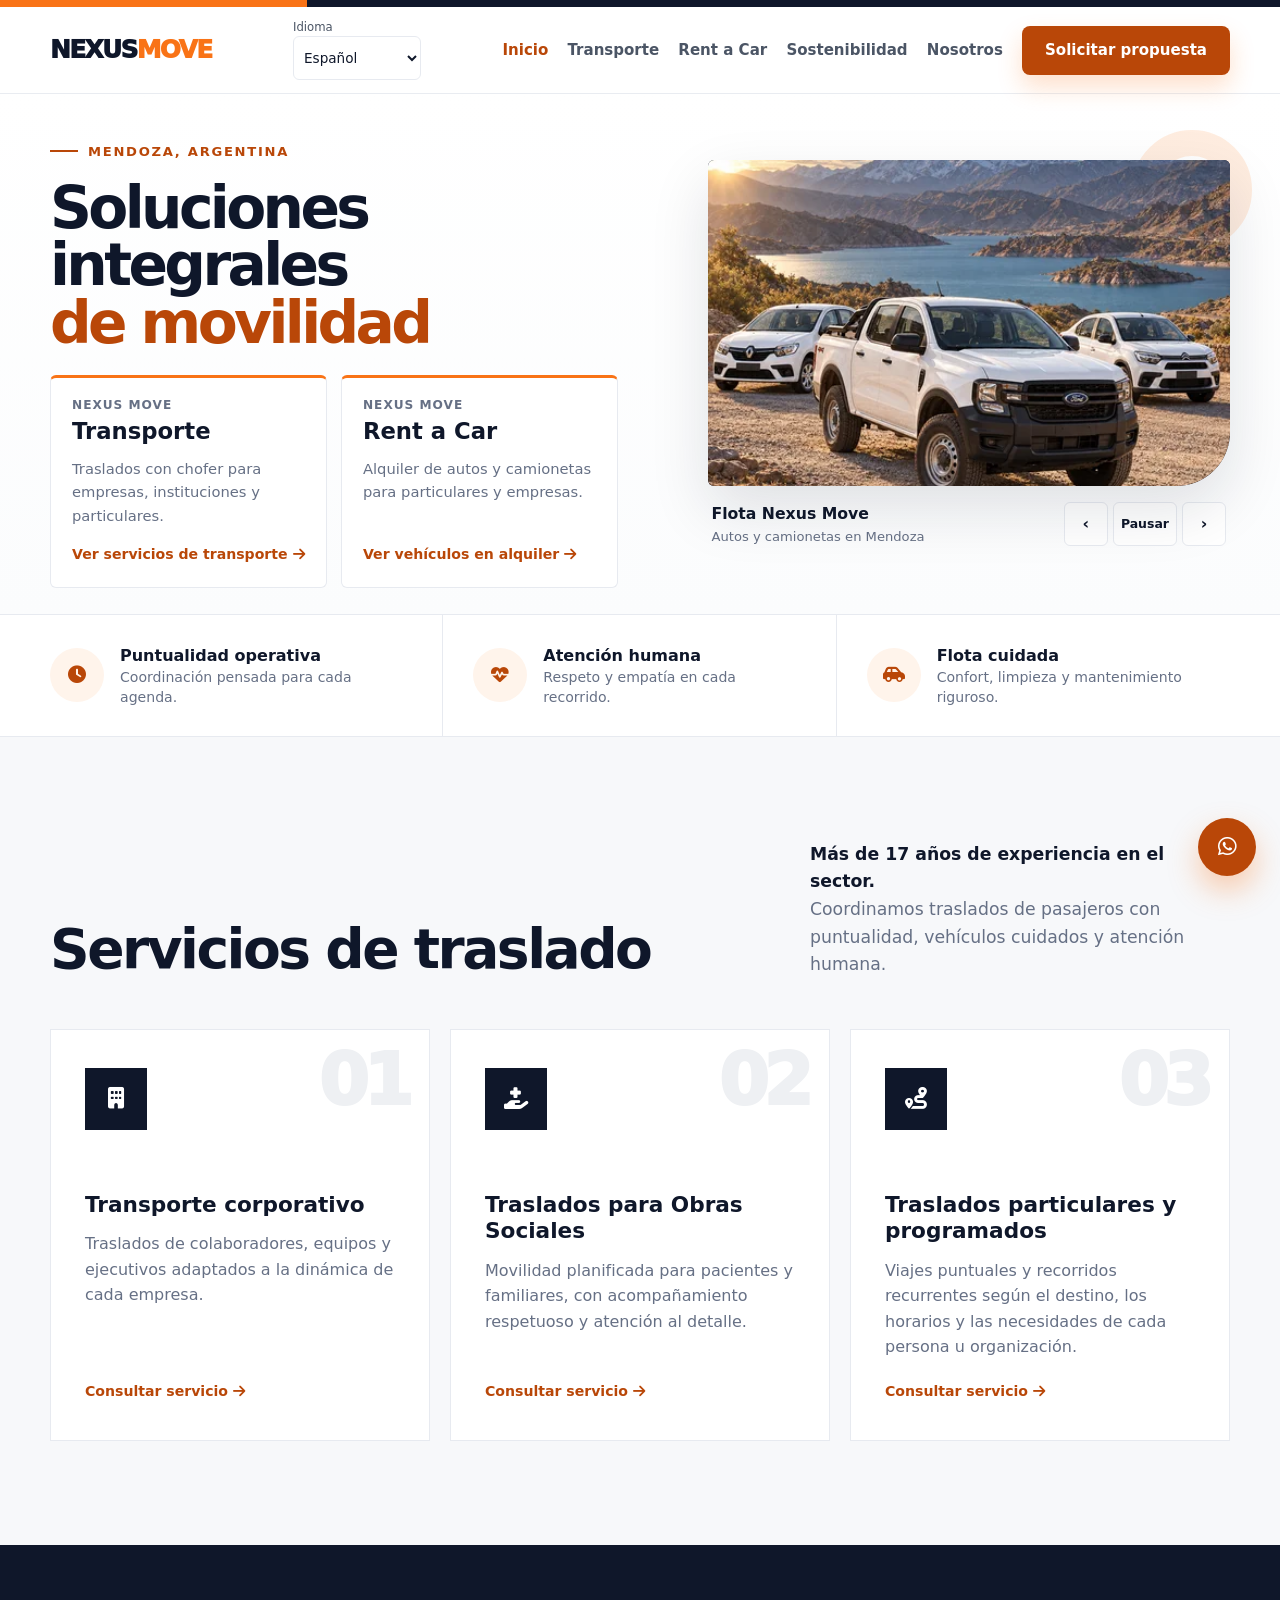
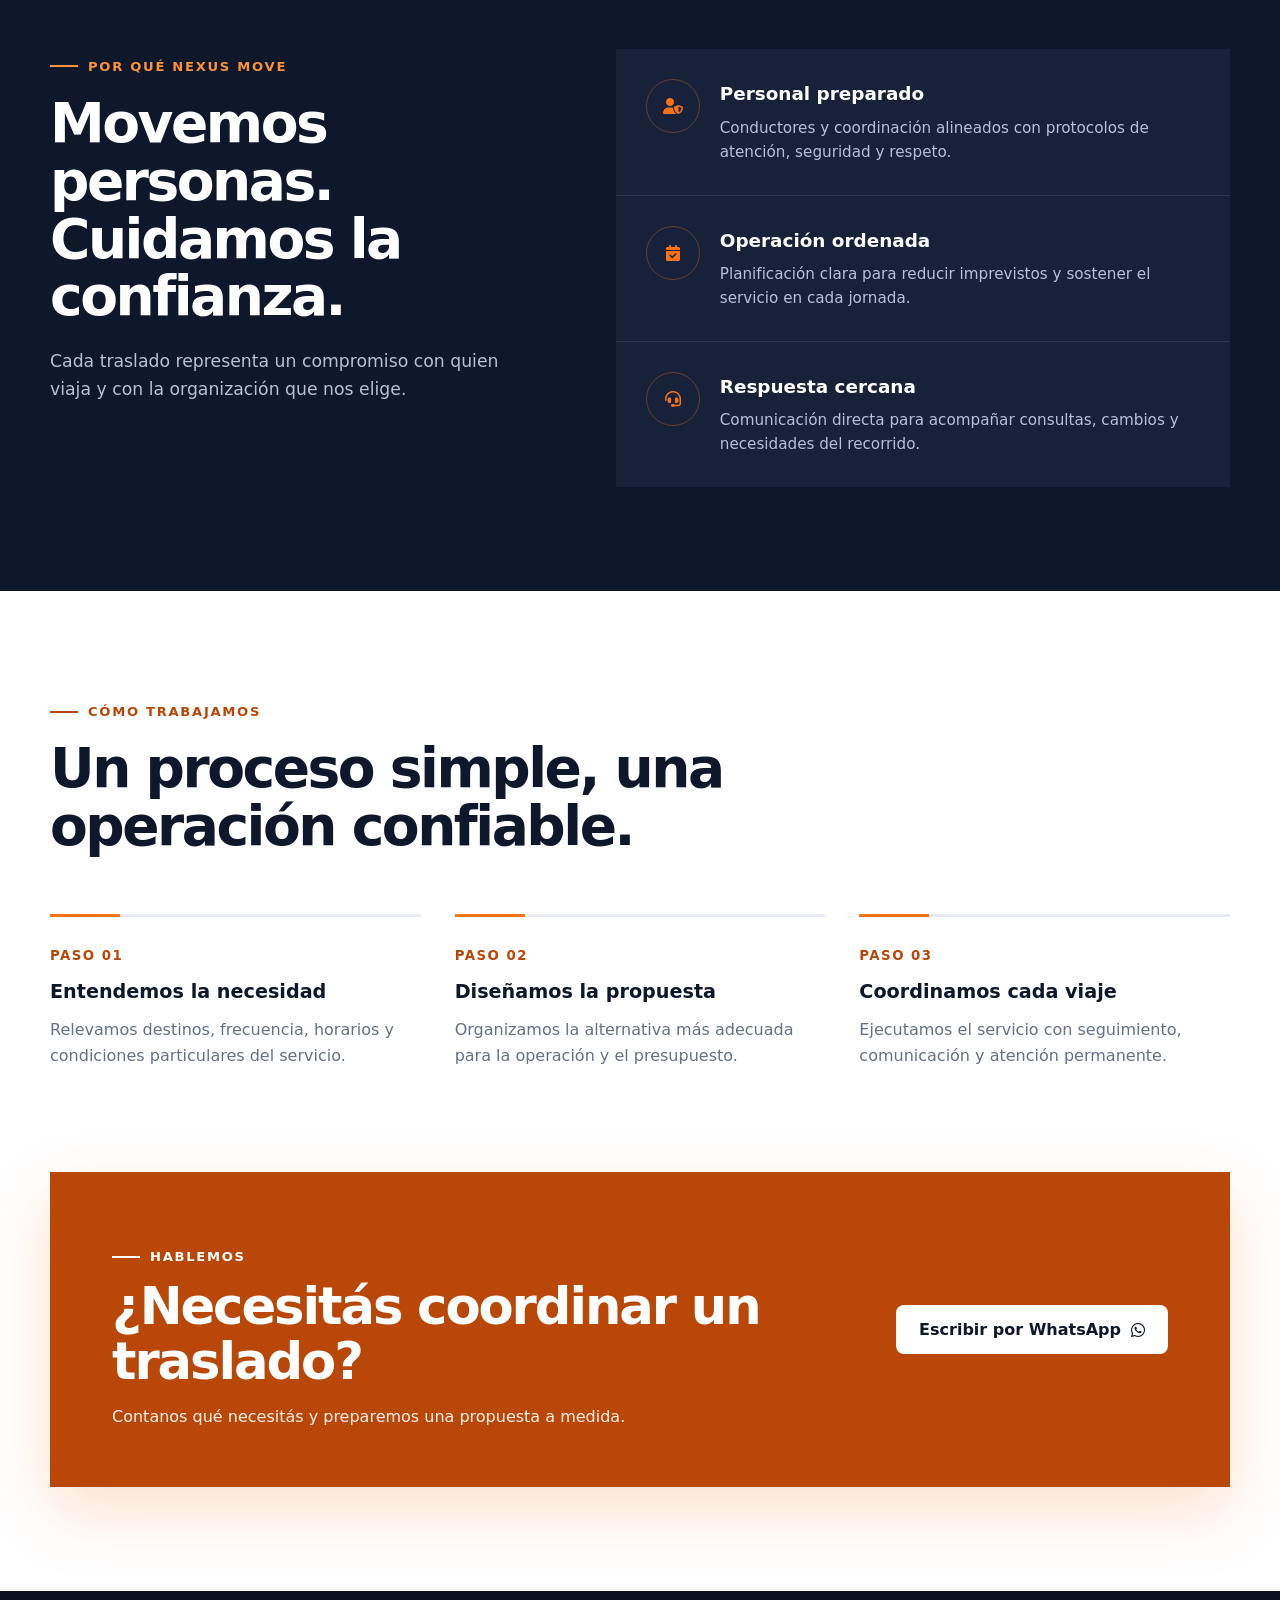
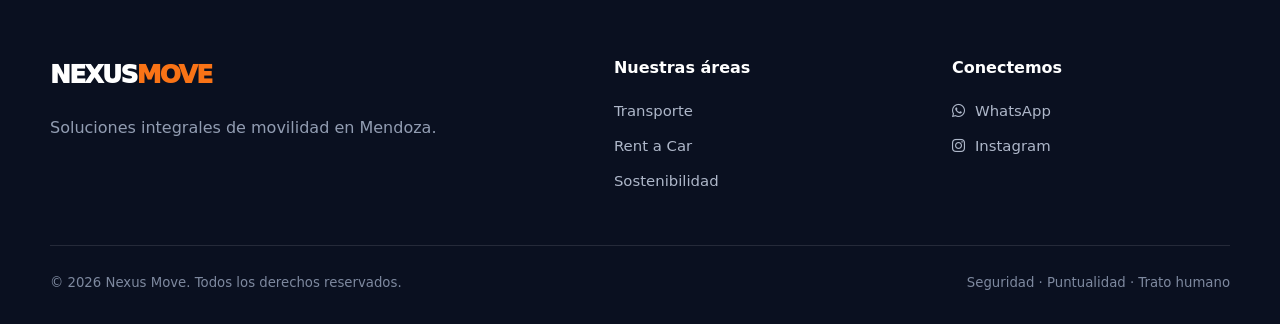
==== commit abe0a3b5: "Centra los íconos de los compromisos de servicio" ====
--- a/index.html
+++ b/index.html
@@ -8,7 +8,7 @@
     <title>Nexus Move | Transporte y Rent a Car en Mendoza</title>
     <link rel="stylesheet" href="css/icons.css">
     <link rel="stylesheet" href="css/navigation.css">
-    <link rel="stylesheet" href="css/home.css?v=nosotros">
+    <link rel="stylesheet" href="css/home.css?v=iconos-centrados">
     <link rel="stylesheet" href="css/rental-content.css?v=nosotros">
 </head>
 <body>
@@ -180,8 +180,8 @@
         <section class="section about area-panel" id="area-nosotros" data-area-panel="nosotros" aria-labelledby="nosotros-titulo" hidden>
             <div class="container">
                 <div class="section-head">
-                    <h2 class="section-title" id="nosotros-titulo">Somos Nexus Move</h2>
-                    <p class="section-copy">Una sola marca, dos formas de acompañarte: transporte con chofer y alquiler de autos y camionetas en Mendoza.</p>
+                    <h1 id="nosotros-titulo" tabindex="-1">Somos Nexus Move</h1>
+                    <p>Una sola marca, dos formas de acompañarte: transporte con chofer y alquiler de autos y camionetas en Mendoza.</p>
                 </div>
                 <div class="about-story">
                     <p class="about-story-lead">Detrás de cada viaje hay una persona, una historia y un motivo para llegar.</p>
@@ -284,7 +284,7 @@
     <script src="js/navigation.js"></script>
     <script src="js/home.js"></script>
     <script src="js/rentacar.js?v=nosotros"></script>
-    <script src="js/areas.js?v=nosotros"></script>
+    <script src="js/areas.js?v=nosotros-original"></script>
     <script src="js/translations.js?v=nosotros"></script>
     <script src="js/language.js"></script>
 </body>
--- a/css/home.css
+++ b/css/home.css
@@ -105,9 +105,9 @@
 .proof-item { display: grid; grid-template-columns: 54px 1fr; gap: 16px; align-items: center; padding: 28px 30px; border-right: 1px solid var(--line); }
 .proof-item:first-child { padding-left: 0; }
 .proof-item:last-child { border-right: 0; padding-right: 0; }
-.proof-icon { display: grid; place-items: center; width: 54px; height: 54px; color: var(--orange); background: #fff4eb; border-radius: 50%; font-size: 1.1rem; }
+.proof-icon { display: grid; place-items: center; width: 54px; height: 54px; color: var(--orange-text); background: #fff4eb; border-radius: 50%; font-size: 1.1rem; }
 .proof-item strong { display: block; color: var(--blue); font-size: 1rem; }
-.proof-item span { display: block; color: var(--muted); font-size: 0.88rem; line-height: 1.4; }
+.proof-item > div > span { display: block; color: var(--muted); font-size: 0.88rem; line-height: 1.4; }
 
 .services { background: var(--surface); }
 .section-head { display: flex; align-items: end; justify-content: space-between; gap: 32px; margin-bottom: 50px; }
@@ -219,8 +219,10 @@
     to { opacity: 1; transform: translateY(0); }
 }
 .hero-area.is-selected { background: #fff7ed; border-color: #fed7aa; border-top-color: var(--orange-text); }
-.about { padding-block: 64px 85px; background: var(--surface); }
-.about .section-head { margin-bottom: 25px; }
+.about { padding-block: 60px 76px; background: #f5f7fa; }
+.about .section-head { gap: 28px; margin-bottom: 25px; }
+.about h1 { margin: 0; color: var(--blue); font-size: clamp(2rem, 4vw, 3.2rem); letter-spacing: -.045em; line-height: 1; }
+.about .section-head p { max-width: 520px; margin: 0; color: var(--muted); }
 .about-story { max-width: 850px; margin-bottom: 30px; color: #475467; }
 .about-story p { margin: 0 0 18px; }
 .about-story .about-story-lead { color: var(--blue); font-size: clamp(1.2rem, 2.4vw, 1.65rem); line-height: 1.4; font-weight: 750; letter-spacing: -.02em; }
@@ -228,6 +230,14 @@
 .about-values article { padding: 24px; border: 1px solid var(--line); border-radius: 12px; background: white; }
 .about-values h3 { margin: 0 0 8px; color: var(--blue); font-size: 1.12rem; }
 .about-values p { margin: 0; color: var(--muted); }
+@media (max-width: 820px) {
+    .about .section-head { display: block; }
+    .about .section-head p { margin-top: 15px; }
+    .about-values { grid-template-columns: 1fr; }
+}
+@media (max-width: 560px) {
+    .about { padding-block: 42px 58px; }
+}
 .sustainability { padding: 64px 0 85px; background: #f4f8f6; }
 .sustainability-intro { display: grid; grid-template-columns: minmax(0, 1.15fr) minmax(0, 1fr); gap: 32px; align-items: end; }
 .sustainability-intro .section-copy { margin: 0; }
@@ -247,8 +257,6 @@
 .sustainability-followup p { margin: 0; color: var(--muted); }
 .sustainability-followup p + p { margin-top: 12px; }
 @media (max-width: 760px) {
-    .about { padding-block: 40px 55px; }
-    .about-values { grid-template-columns: 1fr; }
     .sustainability { padding-block: 40px 55px; }
     .sustainability-intro, .sustainability-practices, .sustainability-goals dl { grid-template-columns: 1fr; }
     .sustainability-intro { gap: 18px; }
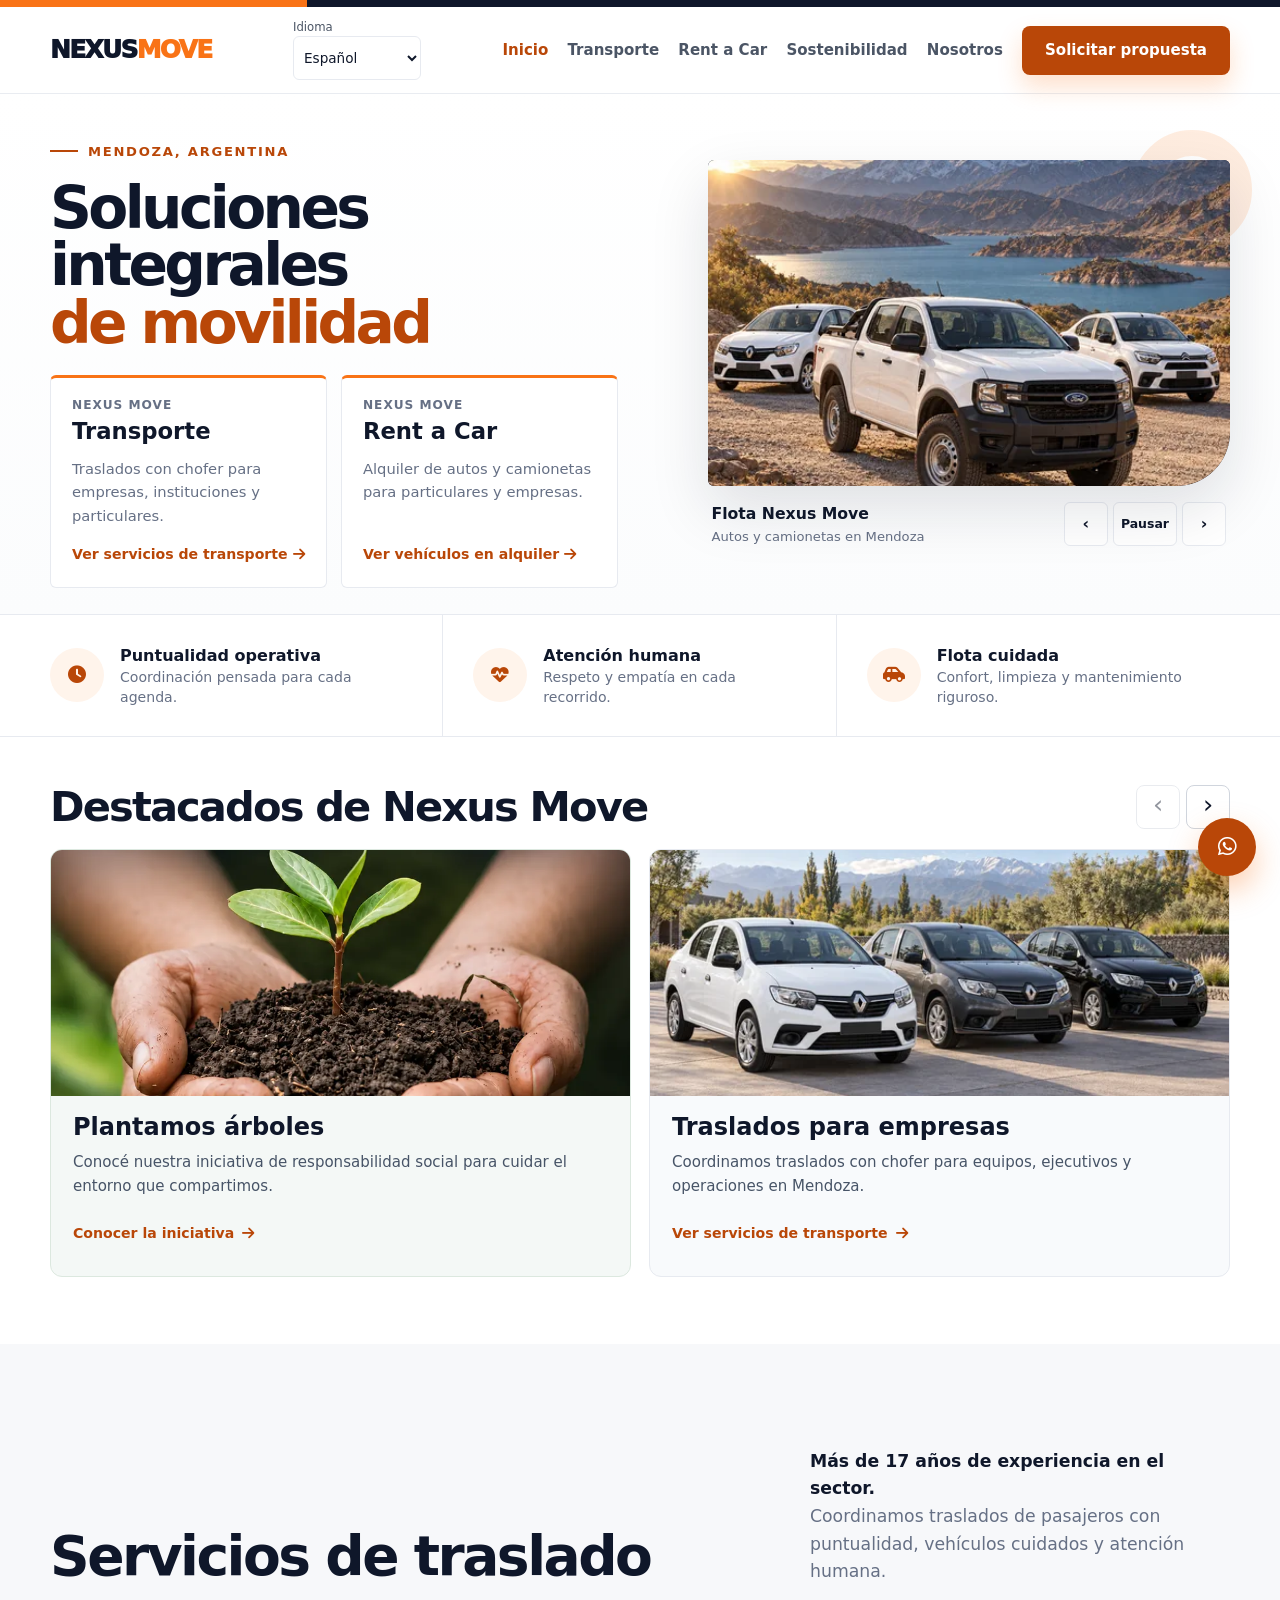
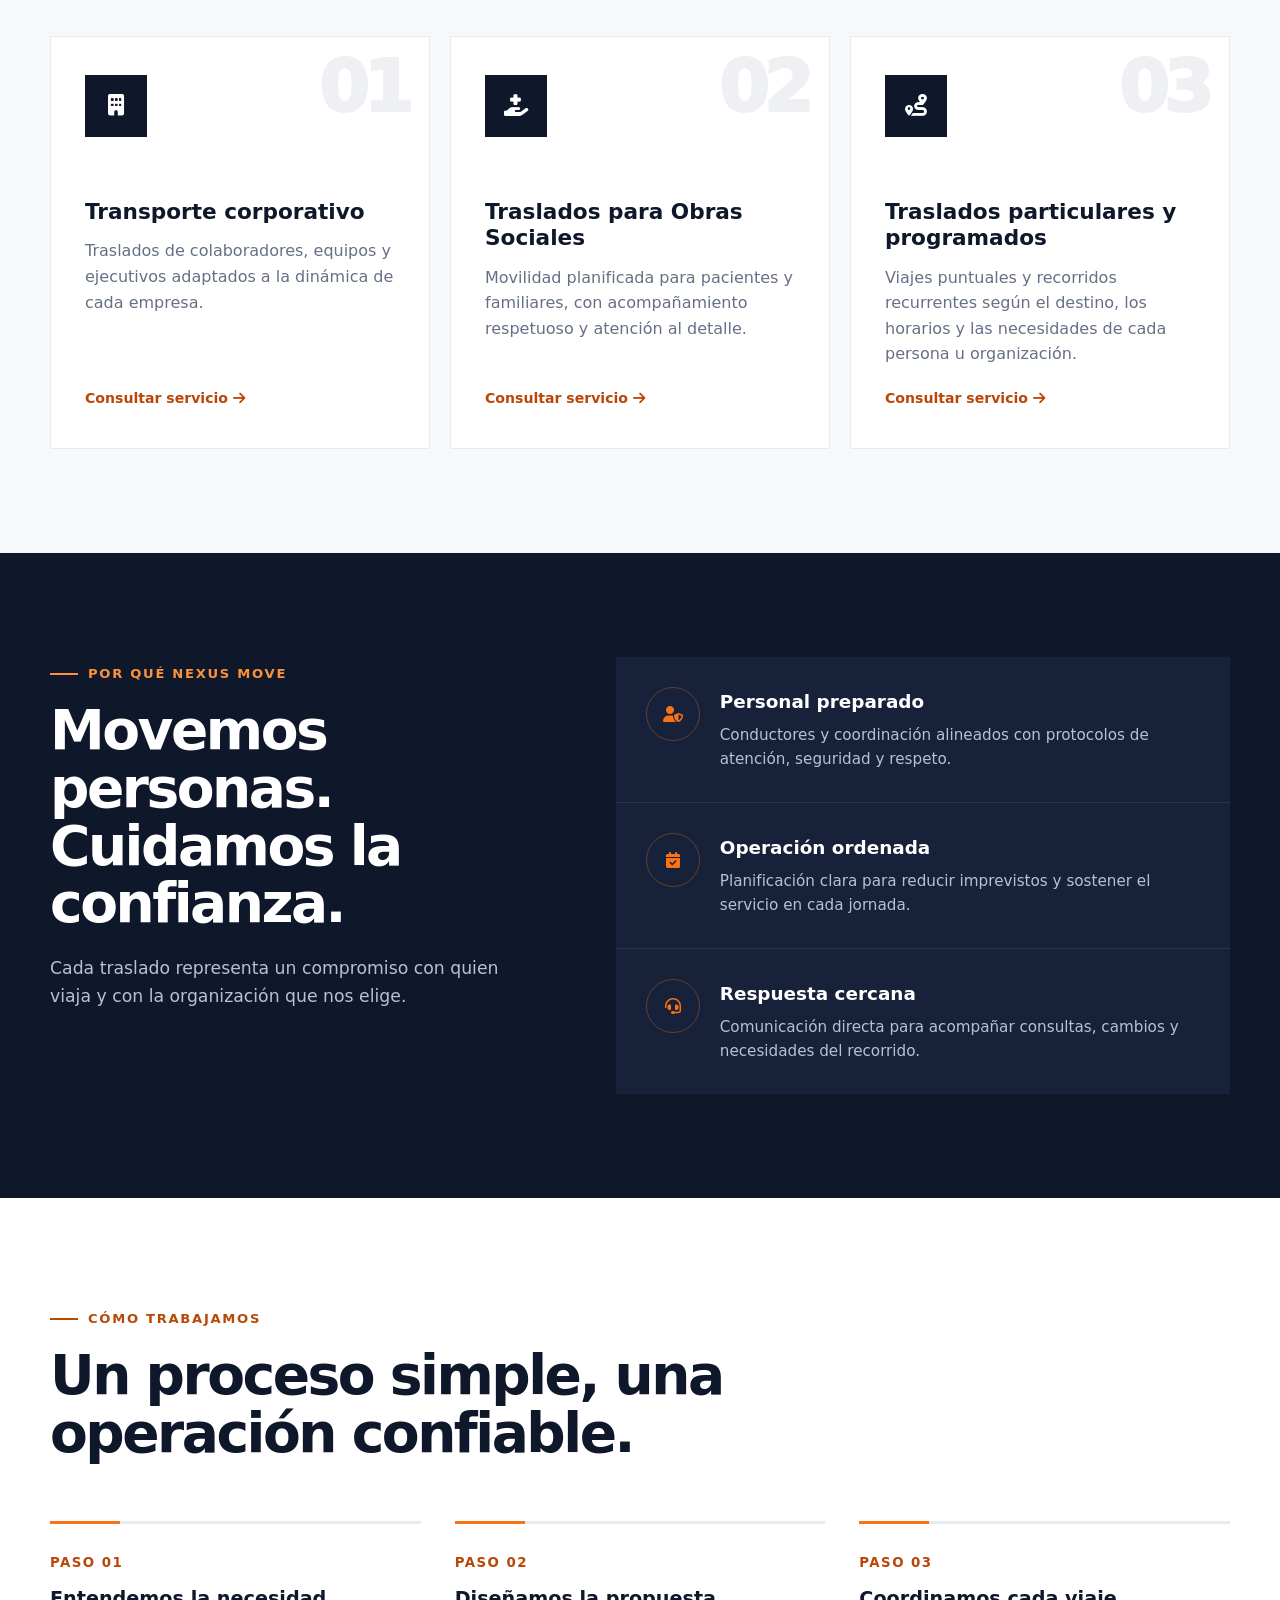
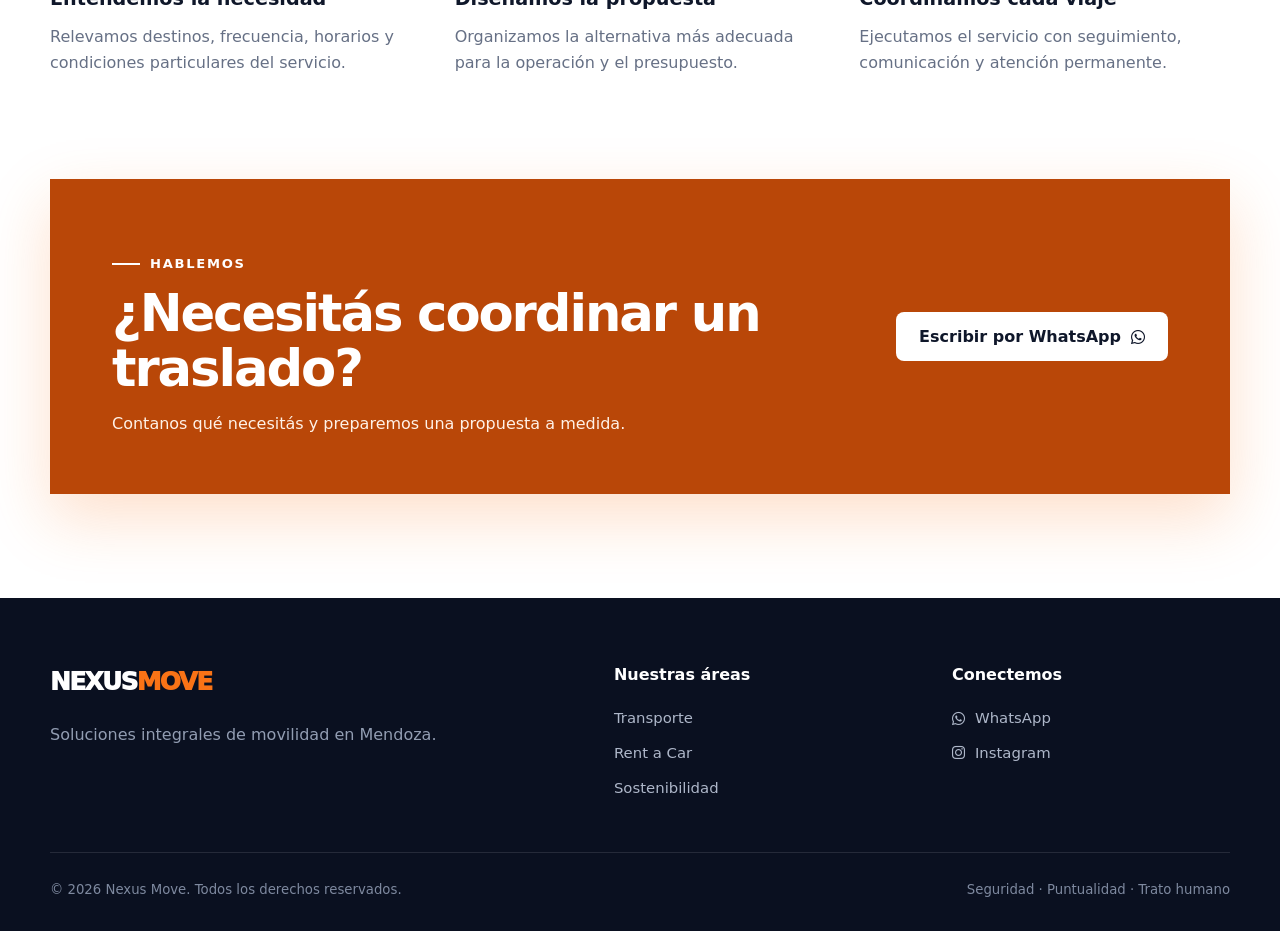
==== commit b4d9fc12: "Agrega destacados de Nexus y estadísticas con consentimiento" ====
--- a/index.html
+++ b/index.html
@@ -8,8 +8,9 @@
     <title>Nexus Move | Transporte y Rent a Car en Mendoza</title>
     <link rel="stylesheet" href="css/icons.css">
     <link rel="stylesheet" href="css/navigation.css">
-    <link rel="stylesheet" href="css/home.css?v=iconos-centrados">
+    <link rel="stylesheet" href="css/home.css?v=destacados">
     <link rel="stylesheet" href="css/rental-content.css?v=nosotros">
+    <link rel="stylesheet" href="css/privacy.css">
 </head>
 <body>
     <div class="topline" aria-hidden="true"></div>
@@ -98,6 +99,44 @@
             </div>
         </section>
 
+        <section class="home-highlights section" id="home-highlights" aria-labelledby="highlights-title">
+            <div class="container">
+                <div class="highlights-heading">
+                    <h2 class="section-title" id="highlights-title">Destacados de Nexus Move</h2>
+                    <div class="highlights-controls" hidden>
+                        <button type="button" aria-label="Destacado anterior" aria-controls="highlights-track">‹</button>
+                        <button type="button" aria-label="Siguiente destacado" aria-controls="highlights-track">›</button>
+                    </div>
+                </div>
+                <div class="highlights-track" id="highlights-track" tabindex="0" role="region" aria-labelledby="highlights-title">
+                    <article class="highlight-card highlight-rse">
+                        <div class="highlight-photo highlight-photo-tree"><img src="img/rse-plantacion.webp" width="900" height="1125" loading="lazy" decoding="async" alt=""></div>
+                        <div class="highlight-copy">
+                            <h3>Plantamos árboles</h3>
+                            <p>Conocé nuestra iniciativa de responsabilidad social para cuidar el entorno que compartimos.</p>
+                            <a class="area-link" href="#sostenibilidad" data-area="sostenibilidad">Conocer la iniciativa <i class="fa-solid fa-arrow-right" aria-hidden="true"></i></a>
+                        </div>
+                    </article>
+                    <article class="highlight-card">
+                        <div class="highlight-photo"><img src="img/renault-logan-fleet-v2-560.webp" width="560" height="280" loading="lazy" decoding="async" alt=""></div>
+                        <div class="highlight-copy">
+                            <h3>Traslados para empresas</h3>
+                            <p>Coordinamos traslados con chofer para equipos, ejecutivos y operaciones en Mendoza.</p>
+                            <a class="area-link" href="#servicios" data-area="transporte">Ver servicios de transporte <i class="fa-solid fa-arrow-right" aria-hidden="true"></i></a>
+                        </div>
+                    </article>
+                    <article class="highlight-card">
+                        <div class="highlight-photo highlight-photo-car"><img src="img/toyota-corolla-560.webp" width="560" height="560" loading="lazy" decoding="async" alt=""></div>
+                        <div class="highlight-copy">
+                            <h3>Alquiler en Mendoza</h3>
+                            <p>Explorá nuestros autos y camionetas y consultá por tus fechas.</p>
+                            <a class="area-link" href="flota.html" data-area="rentacar">Ver fechas y flota <i class="fa-solid fa-arrow-right" aria-hidden="true"></i></a>
+                        </div>
+                    </article>
+                </div>
+            </div>
+        </section>
+
         <section class="section services" id="servicios">
             <div class="container">
                 <div class="section-head">
@@ -203,6 +242,17 @@
                     <p class="section-copy">La sostenibilidad forma parte de nuestra visión de crecimiento. Buscamos ofrecer una movilidad eficiente, segura y responsable mediante la gestión de la flota, el cuidado de las personas y el uso responsable de los recursos.</p>
                 </div>
 
+                <article class="rse-feature" aria-labelledby="rse-title">
+                    <figure class="rse-visual">
+                        <div class="highlight-photo highlight-photo-tree"><img src="img/rse-plantacion.webp" width="900" height="1125" loading="lazy" decoding="async" alt=""></div>
+                        <figcaption>Imagen ilustrativa</figcaption>
+                    </figure>
+                    <div>
+                        <h3 id="rse-title">Plantamos árboles</h3>
+                        <p>Nuestra iniciativa de plantación de árboles forma parte del compromiso de Nexus Move con el cuidado del entorno. Compartimos la propuesta y sus novedades en Instagram.</p>
+                        <a class="area-link" href="https://www.instagram.com/nexus.move.ar/" target="_blank" rel="noopener noreferrer">Seguir la iniciativa en Instagram <i class="fa-brands fa-instagram" aria-hidden="true"></i></a>
+                    </div>
+                </article>
                 <div class="sustainability-practices">
                     <article>
                         <h3>Eficiencia ambiental</h3>
@@ -275,17 +325,28 @@
                     <div class="footer-links"><a class="social-link" href="https://wa.me/5492613671376" target="_blank" rel="noopener noreferrer"><i class="fa-brands fa-whatsapp" aria-hidden="true"></i> WhatsApp</a><a class="social-link" href="https://www.instagram.com/nexus.move.ar/" target="_blank" rel="noopener noreferrer"><i class="fa-brands fa-instagram" aria-hidden="true"></i> Instagram</a></div>
                 </div>
             </div>
-            <div class="footer-bottom"><span>© 2026 Nexus Move. Todos los derechos reservados.</span><span>Seguridad · Puntualidad · Trato humano</span></div>
+            <div class="footer-bottom"><span>© 2026 Nexus Move. Todos los derechos reservados.</span><button class="privacy-settings" type="button" aria-controls="privacy-notice" aria-expanded="false" hidden>Preferencias de privacidad</button><span>Seguridad · Puntualidad · Trato humano</span></div>
         </div>
     </footer>
 
     <a class="floating-contact" href="https://wa.me/5492613671376" target="_blank" rel="noopener noreferrer" aria-label="Contactar a Nexus Move por WhatsApp al +54 9 261 367-1376"><i class="fa-brands fa-whatsapp" aria-hidden="true"></i></a>
 
+    <section class="privacy-notice" id="privacy-notice" aria-labelledby="privacy-title" tabindex="-1" hidden>
+        <h2 id="privacy-title">Estadísticas de visitas</h2>
+        <p>Si aceptás, Cloudflare nos ayuda a saber cuántas visitas recibe Nexus Move y cómo se usa el sitio, sin identificarte ni usar cookies de seguimiento.</p>
+        <div class="privacy-actions">
+            <button type="button" data-analytics-choice="declined">Solo lo esencial</button>
+            <button type="button" data-analytics-choice="accepted">Aceptar estadísticas</button>
+        </div>
+    </section>
+
     <script src="js/navigation.js"></script>
     <script src="js/home.js"></script>
+    <script src="js/highlights.js"></script>
     <script src="js/rentacar.js?v=nosotros"></script>
-    <script src="js/areas.js?v=nosotros-original"></script>
-    <script src="js/translations.js?v=nosotros"></script>
+    <script src="js/areas.js?v=destacados"></script>
+    <script src="js/translations.js?v=privacidad"></script>
     <script src="js/language.js"></script>
+    <script src="js/privacy.js"></script>
 </body>
 </html>
--- a/css/home.css
+++ b/css/home.css
@@ -108,6 +108,40 @@
 .proof-icon { display: grid; place-items: center; width: 54px; height: 54px; color: var(--orange-text); background: #fff4eb; border-radius: 50%; font-size: 1.1rem; }
 .proof-item strong { display: block; color: var(--blue); font-size: 1rem; }
 .proof-item > div > span { display: block; color: var(--muted); font-size: 0.88rem; line-height: 1.4; }
+
+.section.home-highlights { padding-block: 48px 55px; background: #fff; }
+.home-highlights[hidden], .highlights-controls[hidden] { display: none; }
+.highlights-heading { display: flex; justify-content: space-between; align-items: end; gap: 16px; margin-bottom: 20px; }
+.highlights-heading .section-title { font-size: clamp(1.65rem, 3.4vw, 2.6rem); }
+.highlights-controls { display: flex; flex: none; gap: 6px; }
+.highlights-controls button { width: 44px; height: 44px; padding: 0 0 3px; border: 1px solid #d0d5dd; border-radius: 8px; background: #fff; color: var(--blue); font: inherit; font-size: 1.6rem; line-height: 1; cursor: pointer; }
+.highlights-controls button:hover:not(:disabled) { border-color: var(--orange-text); color: var(--orange-text); }
+.highlights-controls button:disabled { opacity: .45; cursor: default; }
+.highlights-track { display: grid; grid-auto-flow: column; grid-auto-columns: calc((100% - 18px) / 2); gap: 18px; overflow-x: auto; padding-bottom: 12px; scroll-snap-type: x mandatory; scroll-behavior: smooth; scrollbar-width: thin; scrollbar-color: #9aa5b5 #f5f7fa; }
+.highlight-card { display: flex; flex-direction: column; min-width: 0; overflow: hidden; border: 1px solid var(--line); border-radius: 12px; background: #f8fafc; scroll-snap-align: start; }
+.highlight-rse { border-color: #dce8df; background: #f4f8f6; }
+.highlight-photo { overflow: hidden; aspect-ratio: 2.35 / 1; background: #e7eaf0; }
+.highlight-photo img { width: 100%; height: 100%; object-fit: cover; }
+.highlight-photo-tree { background: #324737; }
+.highlight-photo-tree img { height: auto; margin-top: -49%; }
+.highlight-photo-car img { object-position: 50% 64%; }
+.highlight-copy { display: flex; flex: 1; flex-direction: column; padding: 18px 22px 21px; }
+.highlight-copy h3, .rse-feature h3 { margin: 0; color: var(--blue); font-size: clamp(1.2rem, 2vw, 1.5rem); line-height: 1.15; }
+.highlight-copy p, .rse-feature p { margin: 8px 0 13px; color: #475467; font-size: .94rem; }
+.highlight-copy a, .rse-feature a { align-self: start; display: inline-flex; gap: 8px; align-items: center; min-height: 44px; }
+.rse-feature { display: grid; grid-template-columns: minmax(0, .9fr) minmax(0, 1.1fr); align-items: center; gap: 22px; margin: 30px 0; padding: 18px; border: 1px solid #dbe7df; border-radius: 12px; background: #fff; }
+.rse-visual { min-width: 0; margin: 0; }
+.rse-visual .highlight-photo { border-radius: 7px; }
+.rse-visual figcaption { margin-top: 4px; color: #475467; font-size: .75rem; }
+@media (max-width: 680px) {
+    .section.home-highlights { padding-block: 33px 40px; }
+    .highlights-track { grid-auto-columns: 85%; gap: 12px; }
+    .highlight-copy { padding: 16px; }
+    .rse-feature { grid-template-columns: minmax(0, 1fr); gap: 15px; }
+}
+@media (prefers-reduced-motion: reduce) {
+    .highlights-track { scroll-behavior: auto; }
+}
 
 .services { background: var(--surface); }
 .section-head { display: flex; align-items: end; justify-content: space-between; gap: 32px; margin-bottom: 50px; }
--- a/css/privacy.css
+++ b/css/privacy.css
@@ -0,0 +1,49 @@
+.privacy-notice {
+    position: fixed;
+    z-index: 60;
+    inset: auto auto 20px 20px;
+    width: min(420px, calc(100% - 40px));
+    max-height: 80vh;
+    overflow: auto;
+    padding: 19px;
+    border: 1px solid var(--line, #e7eaf0);
+    border-radius: 12px;
+    color: #0f172a;
+    background: #fff;
+    box-shadow: 0 12px 40px rgba(15, 23, 42, .18);
+}
+.privacy-notice[hidden], .privacy-settings[hidden] { display: none; }
+.privacy-notice h2 { margin: 0; font-size: 1.07rem; line-height: 1.25; }
+.privacy-notice p { margin: 7px 0 13px; color: #475467; font-size: .87rem; line-height: 1.45; }
+.privacy-actions { display: grid; grid-template-columns: repeat(2, minmax(0, 1fr)); gap: 8px; }
+.privacy-actions button {
+    min-height: 44px;
+    padding: 7px 9px;
+    border: 1px solid #9aa5b5;
+    border-radius: 7px;
+    color: #0f172a;
+    background: #fff;
+    font: inherit;
+    font-size: .84rem;
+    font-weight: 750;
+    line-height: 1.2;
+    cursor: pointer;
+}
+.privacy-actions button:hover { background: #fff7ed; border-color: #b94708; }
+.privacy-settings {
+    justify-self: start;
+    padding: 0;
+    border: 0;
+    color: #aeb7c9;
+    background: none;
+    font: inherit;
+    text-align: left;
+    text-decoration: underline;
+    text-underline-offset: 3px;
+    cursor: pointer;
+}
+.privacy-settings:hover { color: #fff; }
+@media (max-width: 560px) {
+    .privacy-notice { inset: auto 12px 12px; width: auto; padding: 15px; }
+    body:has(.privacy-notice:not([hidden])) :is(.floating, .floating-contact) { visibility: hidden; }
+}
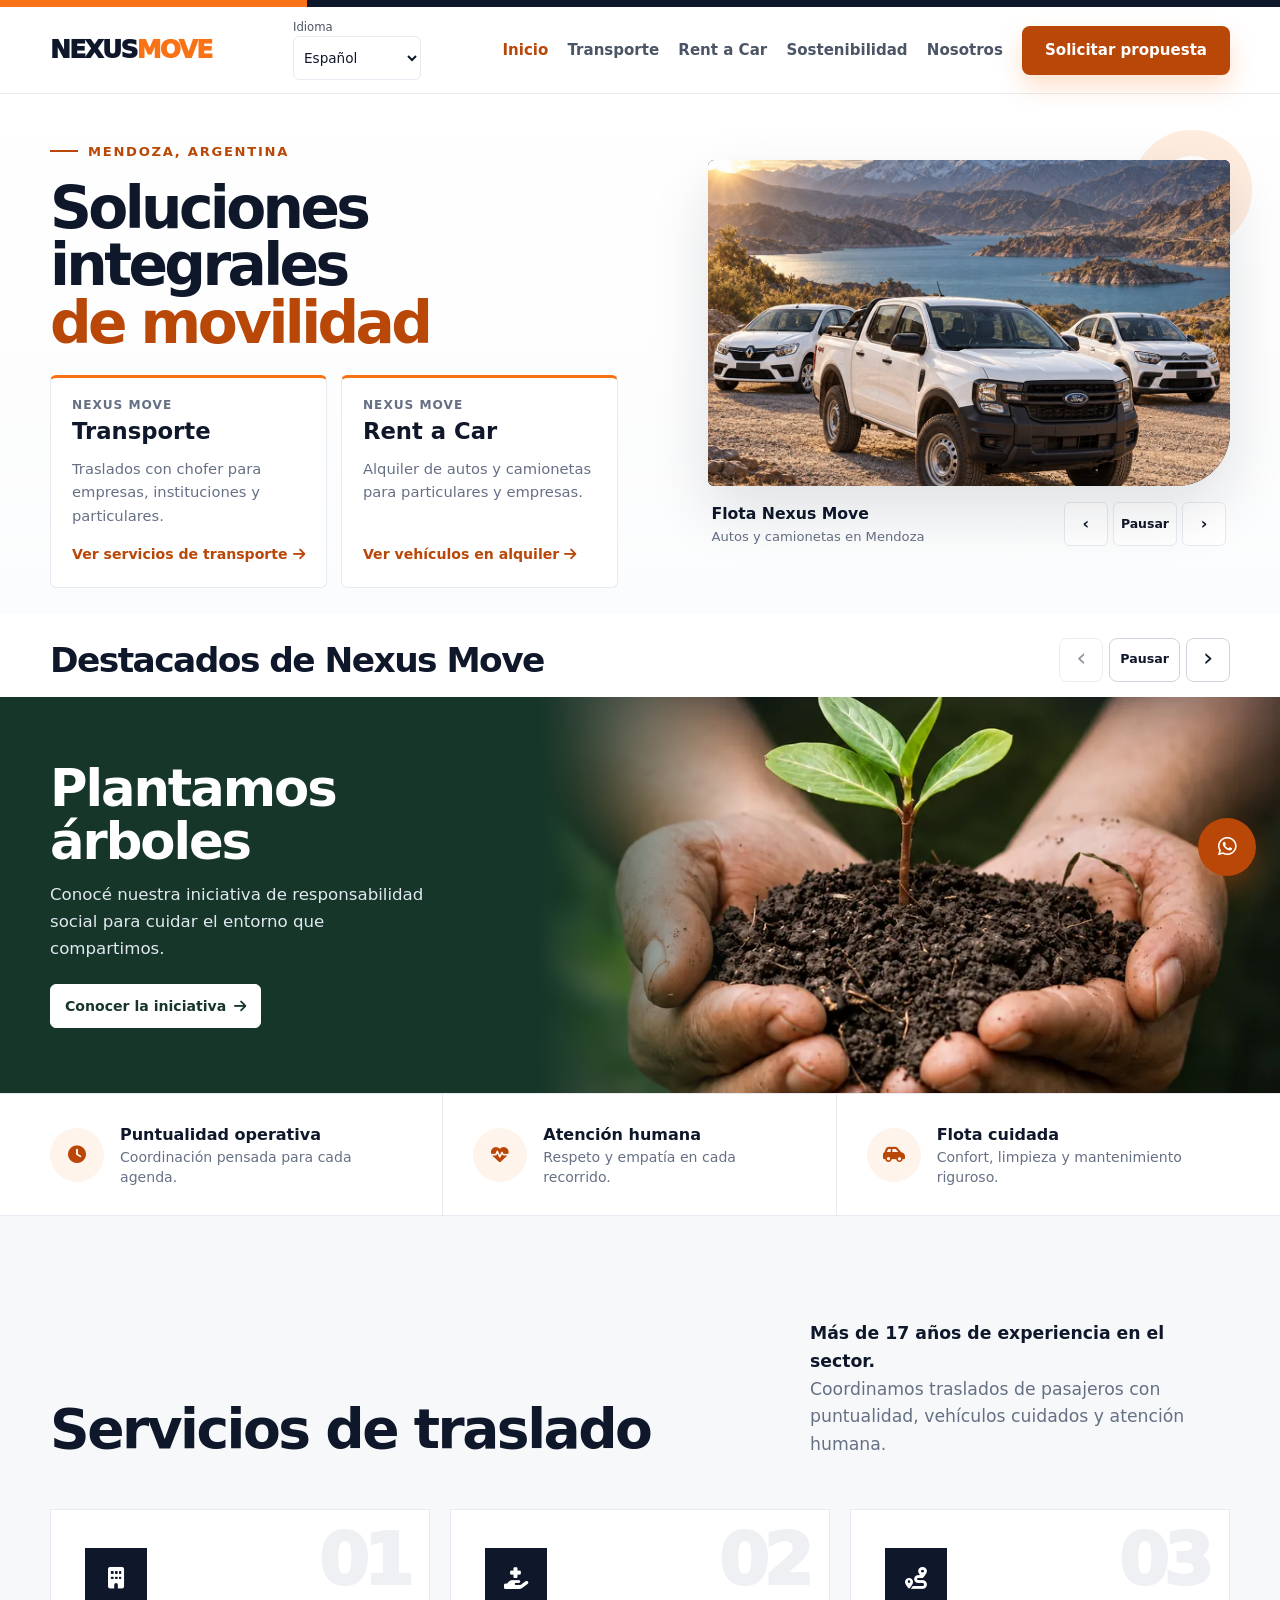
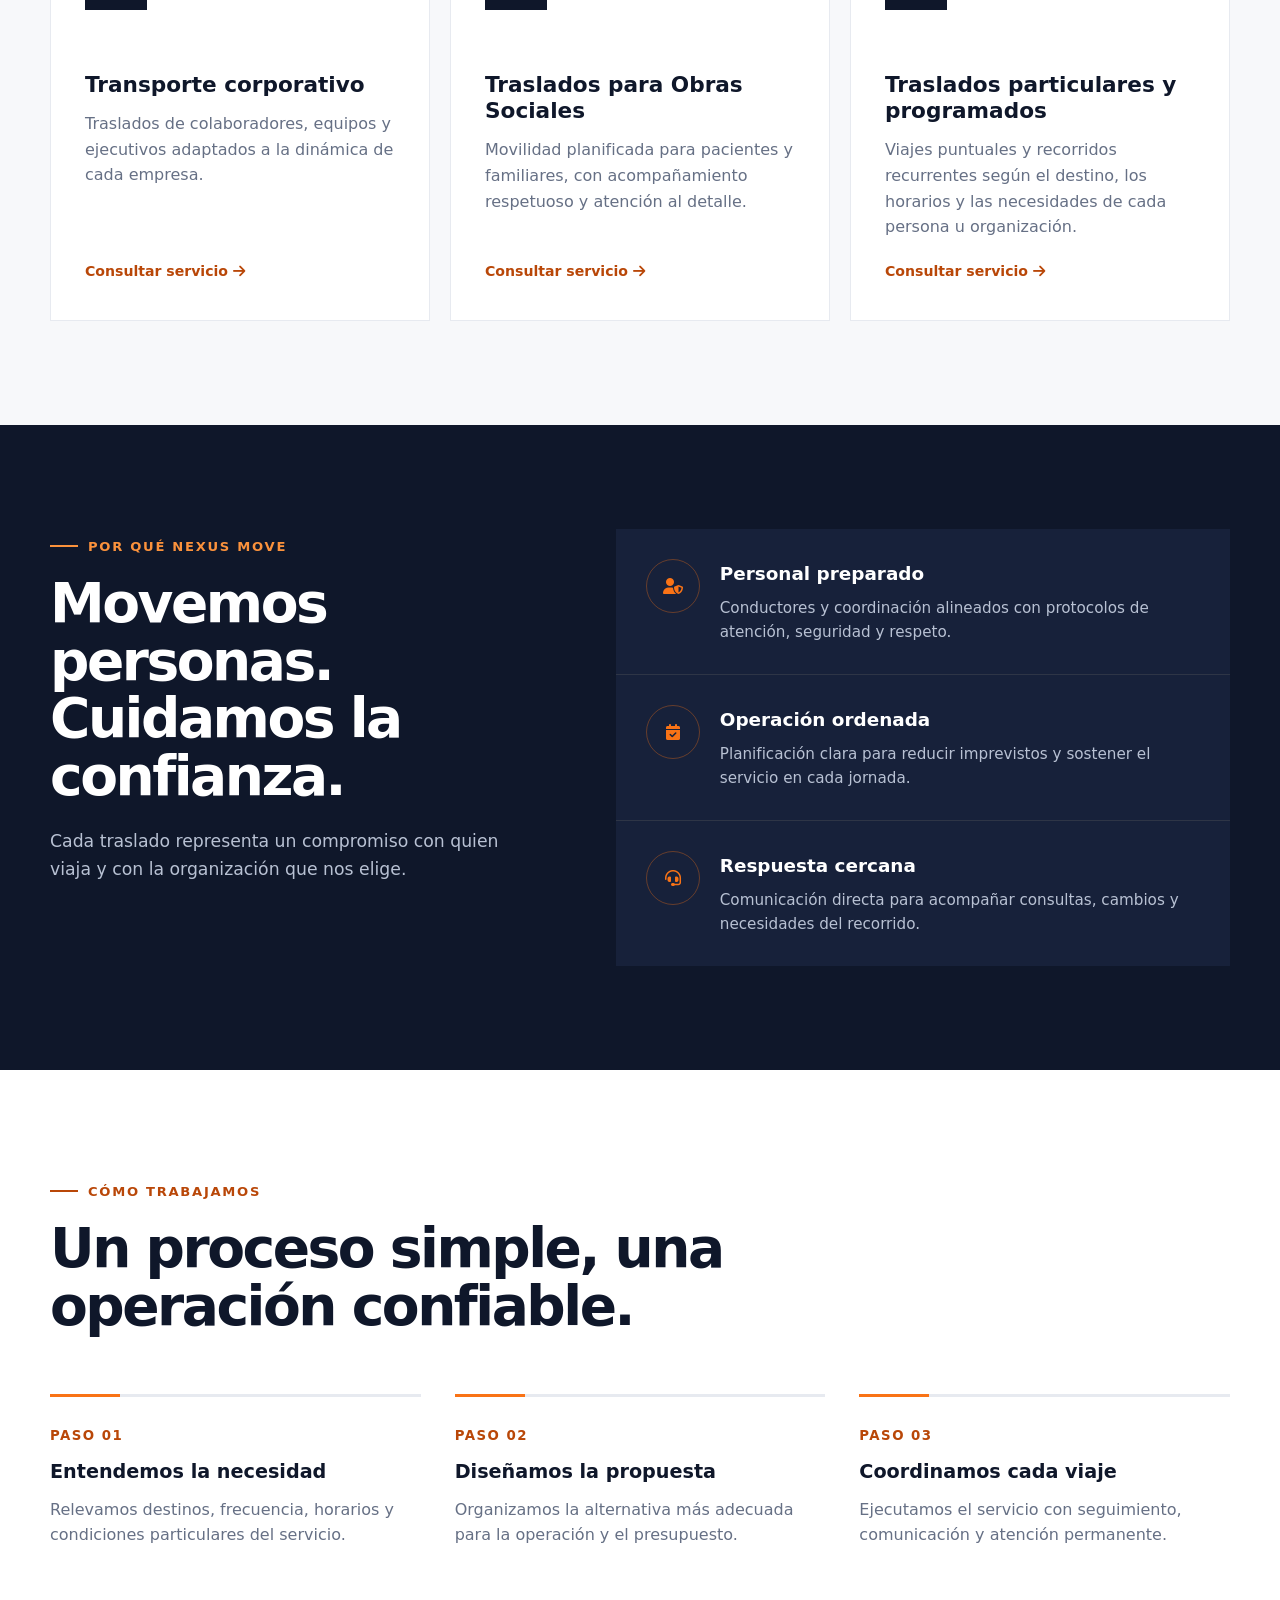
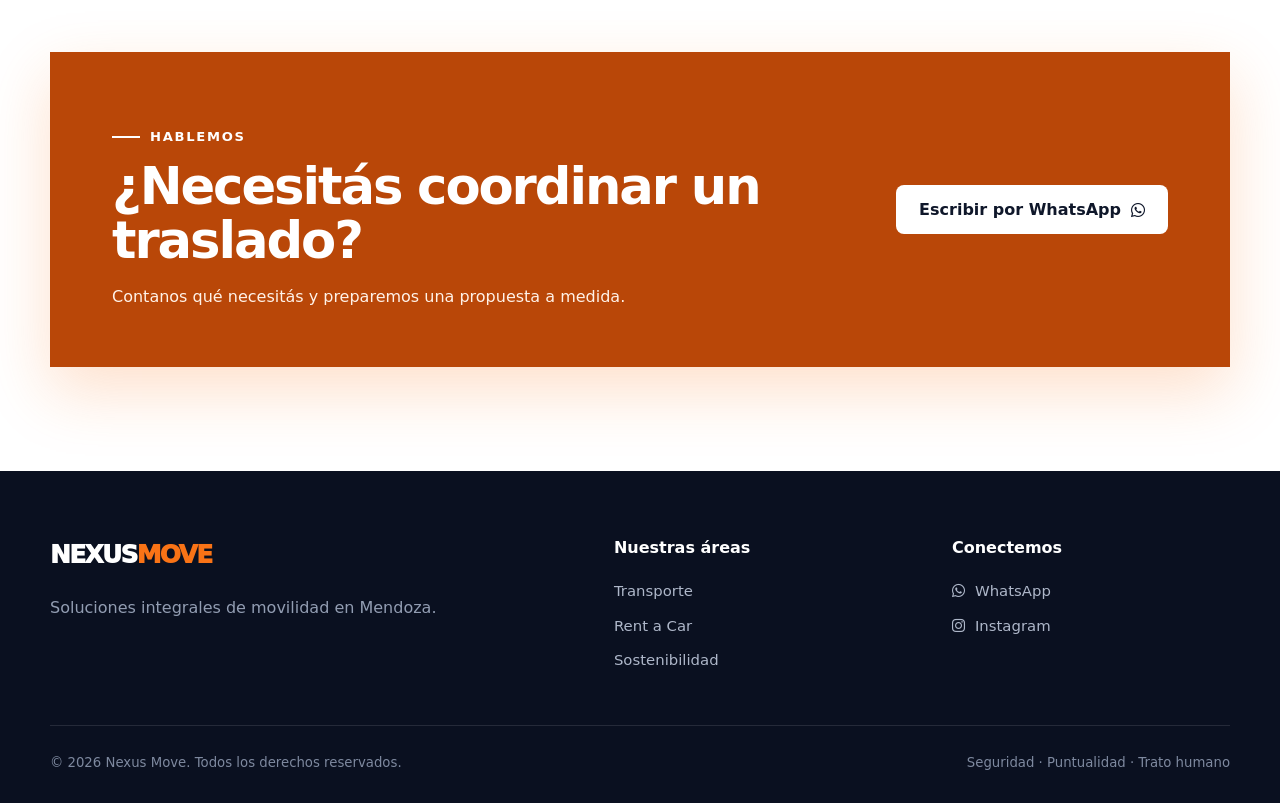
==== commit 19c1178c: "Amplía los destacados y el aviso de privacidad y suma el icono de Nexus" ====
--- a/index.html
+++ b/index.html
@@ -6,11 +6,12 @@
     <meta name="description" content="Nexus Move ofrece transporte con chofer y alquiler de autos y camionetas en Mendoza para particulares, empresas e instituciones.">
     <meta name="theme-color" content="#ffffff">
     <title>Nexus Move | Transporte y Rent a Car en Mendoza</title>
+    <link rel="icon" href="favicon.ico?v=nexus" type="image/x-icon" sizes="16x16 32x32 48x48">
     <link rel="stylesheet" href="css/icons.css">
     <link rel="stylesheet" href="css/navigation.css">
-    <link rel="stylesheet" href="css/home.css?v=destacados">
+    <link rel="stylesheet" href="css/home.css?v=panoramico">
     <link rel="stylesheet" href="css/rental-content.css?v=nosotros">
-    <link rel="stylesheet" href="css/privacy.css">
+    <link rel="stylesheet" href="css/privacy.css?v=franja">
 </head>
 <body>
     <div class="topline" aria-hidden="true"></div>
@@ -91,49 +92,48 @@
 
         <p class="visually-hidden" id="area-status" role="status"></p>
         <div id="area-transporte" class="area-panel" data-area-panel="transporte">
+        <section class="home-highlights section" id="home-highlights" aria-labelledby="highlights-title">
+            <div class="container highlights-heading">
+                <h2 class="section-title" id="highlights-title">Destacados de Nexus Move</h2>
+                <div class="highlights-controls" hidden>
+                    <button type="button" aria-label="Destacado anterior" aria-controls="highlights-track">‹</button>
+                    <button type="button" class="highlights-motion" aria-label="Pausar destacados" aria-controls="highlights-track">Pausar</button>
+                    <button type="button" aria-label="Siguiente destacado" aria-controls="highlights-track">›</button>
+                </div>
+            </div>
+            <div class="highlights-track" id="highlights-track" tabindex="0" role="region" aria-labelledby="highlights-title">
+                <article class="highlight-card highlight-rse">
+                    <div class="highlight-photo highlight-photo-tree"><img src="img/rse-plantacion.webp" width="900" height="1125" loading="lazy" decoding="async" alt=""></div>
+                    <div class="highlight-copy">
+                        <h3>Plantamos árboles</h3>
+                        <p>Conocé nuestra iniciativa de responsabilidad social para cuidar el entorno que compartimos.</p>
+                        <a class="area-link" href="#sostenibilidad" data-area="sostenibilidad">Conocer la iniciativa <i class="fa-solid fa-arrow-right" aria-hidden="true"></i></a>
+                    </div>
+                </article>
+                <article class="highlight-card">
+                    <div class="highlight-photo"><img src="img/renault-logan-fleet-v2-1120.webp" srcset="img/renault-logan-fleet-v2-560.webp 560w, img/renault-logan-fleet-v2-1120.webp 1120w" sizes="(max-width: 740px) 100vw, 60vw" width="1120" height="560" loading="lazy" decoding="async" alt=""></div>
+                    <div class="highlight-copy">
+                        <h3>Traslados para empresas</h3>
+                        <p>Coordinamos traslados con chofer para equipos, ejecutivos y operaciones en Mendoza.</p>
+                        <a class="area-link" href="#servicios" data-area="transporte">Ver servicios de transporte <i class="fa-solid fa-arrow-right" aria-hidden="true"></i></a>
+                    </div>
+                </article>
+                <article class="highlight-card">
+                    <div class="highlight-photo highlight-photo-car"><img src="img/toyota-corolla-1080.webp" srcset="img/toyota-corolla-560.webp 560w, img/toyota-corolla-1080.webp 1080w" sizes="(max-width: 740px) 100vw, 60vw" width="1080" height="1080" loading="lazy" decoding="async" alt=""></div>
+                    <div class="highlight-copy">
+                        <h3>Alquiler en Mendoza</h3>
+                        <p>Explorá nuestros autos y camionetas y consultá por tus fechas.</p>
+                        <a class="area-link" href="flota.html" data-area="rentacar">Ver fechas y flota <i class="fa-solid fa-arrow-right" aria-hidden="true"></i></a>
+                    </div>
+                </article>
+            </div>
+        </section>
+
         <section class="proof" aria-label="Compromisos de servicio">
             <div class="container proof-grid">
                 <article class="proof-item"><span class="proof-icon"><i class="fa-solid fa-clock" aria-hidden="true"></i></span><div><strong>Puntualidad operativa</strong><span>Coordinación pensada para cada agenda.</span></div></article>
                 <article class="proof-item"><span class="proof-icon"><i class="fa-solid fa-heart-pulse" aria-hidden="true"></i></span><div><strong>Atención humana</strong><span>Respeto y empatía en cada recorrido.</span></div></article>
                 <article class="proof-item"><span class="proof-icon"><i class="fa-solid fa-car-side" aria-hidden="true"></i></span><div><strong>Flota cuidada</strong><span>Confort, limpieza y mantenimiento riguroso.</span></div></article>
-            </div>
-        </section>
-
-        <section class="home-highlights section" id="home-highlights" aria-labelledby="highlights-title">
-            <div class="container">
-                <div class="highlights-heading">
-                    <h2 class="section-title" id="highlights-title">Destacados de Nexus Move</h2>
-                    <div class="highlights-controls" hidden>
-                        <button type="button" aria-label="Destacado anterior" aria-controls="highlights-track">‹</button>
-                        <button type="button" aria-label="Siguiente destacado" aria-controls="highlights-track">›</button>
-                    </div>
-                </div>
-                <div class="highlights-track" id="highlights-track" tabindex="0" role="region" aria-labelledby="highlights-title">
-                    <article class="highlight-card highlight-rse">
-                        <div class="highlight-photo highlight-photo-tree"><img src="img/rse-plantacion.webp" width="900" height="1125" loading="lazy" decoding="async" alt=""></div>
-                        <div class="highlight-copy">
-                            <h3>Plantamos árboles</h3>
-                            <p>Conocé nuestra iniciativa de responsabilidad social para cuidar el entorno que compartimos.</p>
-                            <a class="area-link" href="#sostenibilidad" data-area="sostenibilidad">Conocer la iniciativa <i class="fa-solid fa-arrow-right" aria-hidden="true"></i></a>
-                        </div>
-                    </article>
-                    <article class="highlight-card">
-                        <div class="highlight-photo"><img src="img/renault-logan-fleet-v2-560.webp" width="560" height="280" loading="lazy" decoding="async" alt=""></div>
-                        <div class="highlight-copy">
-                            <h3>Traslados para empresas</h3>
-                            <p>Coordinamos traslados con chofer para equipos, ejecutivos y operaciones en Mendoza.</p>
-                            <a class="area-link" href="#servicios" data-area="transporte">Ver servicios de transporte <i class="fa-solid fa-arrow-right" aria-hidden="true"></i></a>
-                        </div>
-                    </article>
-                    <article class="highlight-card">
-                        <div class="highlight-photo highlight-photo-car"><img src="img/toyota-corolla-560.webp" width="560" height="560" loading="lazy" decoding="async" alt=""></div>
-                        <div class="highlight-copy">
-                            <h3>Alquiler en Mendoza</h3>
-                            <p>Explorá nuestros autos y camionetas y consultá por tus fechas.</p>
-                            <a class="area-link" href="flota.html" data-area="rentacar">Ver fechas y flota <i class="fa-solid fa-arrow-right" aria-hidden="true"></i></a>
-                        </div>
-                    </article>
-                </div>
             </div>
         </section>
 
@@ -332,8 +332,14 @@
     <a class="floating-contact" href="https://wa.me/5492613671376" target="_blank" rel="noopener noreferrer" aria-label="Contactar a Nexus Move por WhatsApp al +54 9 261 367-1376"><i class="fa-brands fa-whatsapp" aria-hidden="true"></i></a>
 
     <section class="privacy-notice" id="privacy-notice" aria-labelledby="privacy-title" tabindex="-1" hidden>
-        <h2 id="privacy-title">Estadísticas de visitas</h2>
-        <p>Si aceptás, Cloudflare nos ayuda a saber cuántas visitas recibe Nexus Move y cómo se usa el sitio, sin identificarte ni usar cookies de seguimiento.</p>
+        <div class="privacy-copy">
+            <h2 id="privacy-title">Privacidad y estadísticas</h2>
+            <p>Usamos el almacenamiento del navegador para recordar tus preferencias. Si aceptás, Cloudflare nos ayuda a medir las visitas y mejorar la experiencia en Nexus Move.</p>
+            <details class="privacy-details">
+                <summary>Más información</summary>
+                <p>Las estadísticas agrupan datos como el país, el dispositivo y el sitio de origen de las visitas. La medición funciona sin cookies de seguimiento. Podés cambiar tu elección al pie de la página.</p>
+            </details>
+        </div>
         <div class="privacy-actions">
             <button type="button" data-analytics-choice="declined">Solo lo esencial</button>
             <button type="button" data-analytics-choice="accepted">Aceptar estadísticas</button>
@@ -342,10 +348,10 @@
 
     <script src="js/navigation.js"></script>
     <script src="js/home.js"></script>
-    <script src="js/highlights.js"></script>
+    <script src="js/highlights.js?v=panoramico"></script>
     <script src="js/rentacar.js?v=nosotros"></script>
     <script src="js/areas.js?v=destacados"></script>
-    <script src="js/translations.js?v=privacidad"></script>
+    <script src="js/translations.js?v=panoramico"></script>
     <script src="js/language.js"></script>
     <script src="js/privacy.js"></script>
 </body>
--- a/css/home.css
+++ b/css/home.css
@@ -109,34 +109,48 @@
 .proof-item strong { display: block; color: var(--blue); font-size: 1rem; }
 .proof-item > div > span { display: block; color: var(--muted); font-size: 0.88rem; line-height: 1.4; }
 
-.section.home-highlights { padding-block: 48px 55px; background: #fff; }
+.section.home-highlights { padding-block: 24px 0; background: #fff; }
 .home-highlights[hidden], .highlights-controls[hidden] { display: none; }
-.highlights-heading { display: flex; justify-content: space-between; align-items: end; gap: 16px; margin-bottom: 20px; }
-.highlights-heading .section-title { font-size: clamp(1.65rem, 3.4vw, 2.6rem); }
+.highlights-heading { display: flex; justify-content: space-between; align-items: center; flex-wrap: wrap; gap: 10px 16px; margin-bottom: 15px; }
+.highlights-heading .section-title { font-size: clamp(1.5rem, 3vw, 2.15rem); }
 .highlights-controls { display: flex; flex: none; gap: 6px; }
-.highlights-controls button { width: 44px; height: 44px; padding: 0 0 3px; border: 1px solid #d0d5dd; border-radius: 8px; background: #fff; color: var(--blue); font: inherit; font-size: 1.6rem; line-height: 1; cursor: pointer; }
+.highlights-controls button { min-width: 44px; min-height: 44px; padding: 0 8px 3px; border: 1px solid #d0d5dd; border-radius: 8px; background: #fff; color: var(--blue); font: inherit; font-size: 1.6rem; line-height: 1; cursor: pointer; }
+.highlights-controls .highlights-motion { padding: 0 10px; font-size: .79rem; font-weight: 750; }
 .highlights-controls button:hover:not(:disabled) { border-color: var(--orange-text); color: var(--orange-text); }
 .highlights-controls button:disabled { opacity: .45; cursor: default; }
-.highlights-track { display: grid; grid-auto-flow: column; grid-auto-columns: calc((100% - 18px) / 2); gap: 18px; overflow-x: auto; padding-bottom: 12px; scroll-snap-type: x mandatory; scroll-behavior: smooth; scrollbar-width: thin; scrollbar-color: #9aa5b5 #f5f7fa; }
-.highlight-card { display: flex; flex-direction: column; min-width: 0; overflow: hidden; border: 1px solid var(--line); border-radius: 12px; background: #f8fafc; scroll-snap-align: start; }
-.highlight-rse { border-color: #dce8df; background: #f4f8f6; }
+.highlights-track { display: grid; grid-auto-flow: column; grid-auto-columns: 100%; overflow-x: auto; scroll-snap-type: x mandatory; scroll-behavior: smooth; scrollbar-width: thin; scrollbar-color: #9aa5b5 #0f172a; }
+.highlight-card { --slide-tone: #0f172a; display: grid; grid-template-columns: minmax(0, 42%) minmax(0, 58%); min-width: 0; min-height: clamp(320px, 31vw, 495px); background: var(--slide-tone); scroll-snap-align: start; scroll-snap-stop: always; }
+.highlight-rse { --slide-tone: #163629; }
 .highlight-photo { overflow: hidden; aspect-ratio: 2.35 / 1; background: #e7eaf0; }
 .highlight-photo img { width: 100%; height: 100%; object-fit: cover; }
 .highlight-photo-tree { background: #324737; }
 .highlight-photo-tree img { height: auto; margin-top: -49%; }
 .highlight-photo-car img { object-position: 50% 64%; }
-.highlight-copy { display: flex; flex: 1; flex-direction: column; padding: 18px 22px 21px; }
-.highlight-copy h3, .rse-feature h3 { margin: 0; color: var(--blue); font-size: clamp(1.2rem, 2vw, 1.5rem); line-height: 1.15; }
-.highlight-copy p, .rse-feature p { margin: 8px 0 13px; color: #475467; font-size: .94rem; }
+.highlight-card .highlight-photo { position: relative; grid-area: 1 / 2; min-width: 0; aspect-ratio: auto; }
+.highlight-card .highlight-photo img { position: absolute; inset: 0; }
+.highlight-card .highlight-photo::after { position: absolute; inset: 0; background: linear-gradient(90deg, var(--slide-tone), transparent 28%); content: ""; }
+.highlight-card .highlight-photo-tree { container-type: size; }
+.highlight-card .highlight-photo-tree img { inset: 50% auto auto 50%; width: max(100%, 165cqh); max-width: none; height: auto; margin: 0; transform: translate(-50%, -61%); }
+.highlight-copy { display: flex; grid-area: 1 / 1; flex-direction: column; justify-content: center; min-width: 0; padding: 38px 22px 38px max(24px, calc((100vw - 1180px) / 2)); color: #fff; }
+.highlight-copy h3 { margin: 0; font-size: clamp(1.65rem, 4vw, 3.75rem); line-height: 1.04; letter-spacing: -.04em; }
+.highlight-copy p { max-width: 36ch; margin: 14px 0 22px; color: #e2e8f0; font-size: clamp(.96rem, 1.3vw, 1.16rem); }
 .highlight-copy a, .rse-feature a { align-self: start; display: inline-flex; gap: 8px; align-items: center; min-height: 44px; }
+.highlight-copy a { margin: 0; padding: 8px 14px; border: 1px solid #fff; border-radius: 6px; color: var(--slide-tone); background: #fff; }
+.highlight-copy a:focus-visible { outline-color: #fdba74; }
+.rse-feature h3 { margin: 0; color: var(--blue); font-size: clamp(1.2rem, 2vw, 1.5rem); line-height: 1.15; }
+.rse-feature p { margin: 8px 0 13px; color: #475467; font-size: .94rem; }
 .rse-feature { display: grid; grid-template-columns: minmax(0, .9fr) minmax(0, 1.1fr); align-items: center; gap: 22px; margin: 30px 0; padding: 18px; border: 1px solid #dbe7df; border-radius: 12px; background: #fff; }
 .rse-visual { min-width: 0; margin: 0; }
 .rse-visual .highlight-photo { border-radius: 7px; }
 .rse-visual figcaption { margin-top: 4px; color: #475467; font-size: .75rem; }
-@media (max-width: 680px) {
-    .section.home-highlights { padding-block: 33px 40px; }
-    .highlights-track { grid-auto-columns: 85%; gap: 12px; }
-    .highlight-copy { padding: 16px; }
+@media (max-width: 740px) {
+    .section.home-highlights { padding-top: 20px; }
+    .highlight-card { grid-template-columns: minmax(0, 1fr); grid-template-rows: auto 1fr; min-height: 0; }
+    .highlight-card .highlight-photo { grid-area: 1 / 1; height: clamp(180px, 49vw, 320px); }
+    .highlight-card .highlight-photo::after { background: linear-gradient(0deg, var(--slide-tone), transparent 38%); }
+    .highlight-card .highlight-photo-tree img { width: max(100%, 175cqh); transform: translate(-50%, -58.5%); }
+    .highlight-copy { grid-area: 2 / 1; justify-content: start; padding: 9px 20px 23px; }
+    .highlight-copy p { margin-bottom: 12px; }
     .rse-feature { grid-template-columns: minmax(0, 1fr); gap: 15px; }
 }
 @media (prefers-reduced-motion: reduce) {
--- a/css/privacy.css
+++ b/css/privacy.css
@@ -1,25 +1,30 @@
 .privacy-notice {
     position: fixed;
     z-index: 60;
-    inset: auto auto 20px 20px;
-    width: min(420px, calc(100% - 40px));
-    max-height: 80vh;
+    inset: auto 12px 12px;
+    display: grid;
+    grid-template-columns: minmax(0, 1fr) auto;
+    align-items: center;
+    gap: 14px 28px;
+    max-height: 60dvh;
     overflow: auto;
-    padding: 19px;
-    border: 1px solid var(--line, #e7eaf0);
-    border-radius: 12px;
-    color: #0f172a;
-    background: #fff;
+    padding: 16px clamp(16px, 4vw, 62px);
+    border: 1px solid #334155;
+    border-radius: 10px;
+    color: #fff;
+    background: #0f172a;
     box-shadow: 0 12px 40px rgba(15, 23, 42, .18);
 }
 .privacy-notice[hidden], .privacy-settings[hidden] { display: none; }
 .privacy-notice h2 { margin: 0; font-size: 1.07rem; line-height: 1.25; }
-.privacy-notice p { margin: 7px 0 13px; color: #475467; font-size: .87rem; line-height: 1.45; }
+.privacy-notice p { margin: 5px 0 0; color: #e2e8f0; font-size: .9rem; line-height: 1.45; }
+.privacy-details { margin-top: 6px; font-size: .86rem; }
+.privacy-details summary { width: fit-content; min-height: 30px; line-height: 30px; color: #fed7aa; text-decoration: underline; text-underline-offset: 3px; cursor: pointer; }
 .privacy-actions { display: grid; grid-template-columns: repeat(2, minmax(0, 1fr)); gap: 8px; }
 .privacy-actions button {
     min-height: 44px;
-    padding: 7px 9px;
-    border: 1px solid #9aa5b5;
+    padding: 8px 12px;
+    border: 1px solid #cbd5e1;
     border-radius: 7px;
     color: #0f172a;
     background: #fff;
@@ -30,6 +35,7 @@
     cursor: pointer;
 }
 .privacy-actions button:hover { background: #fff7ed; border-color: #b94708; }
+body:has(.privacy-notice:not([hidden])) :is(.floating, .floating-contact) { visibility: hidden; }
 .privacy-settings {
     justify-self: start;
     padding: 0;
@@ -43,7 +49,6 @@
     cursor: pointer;
 }
 .privacy-settings:hover { color: #fff; }
-@media (max-width: 560px) {
-    .privacy-notice { inset: auto 12px 12px; width: auto; padding: 15px; }
-    body:has(.privacy-notice:not([hidden])) :is(.floating, .floating-contact) { visibility: hidden; }
+@media (max-width: 740px) {
+    .privacy-notice { grid-template-columns: minmax(0, 1fr); gap: 10px; padding: 14px; }
 }
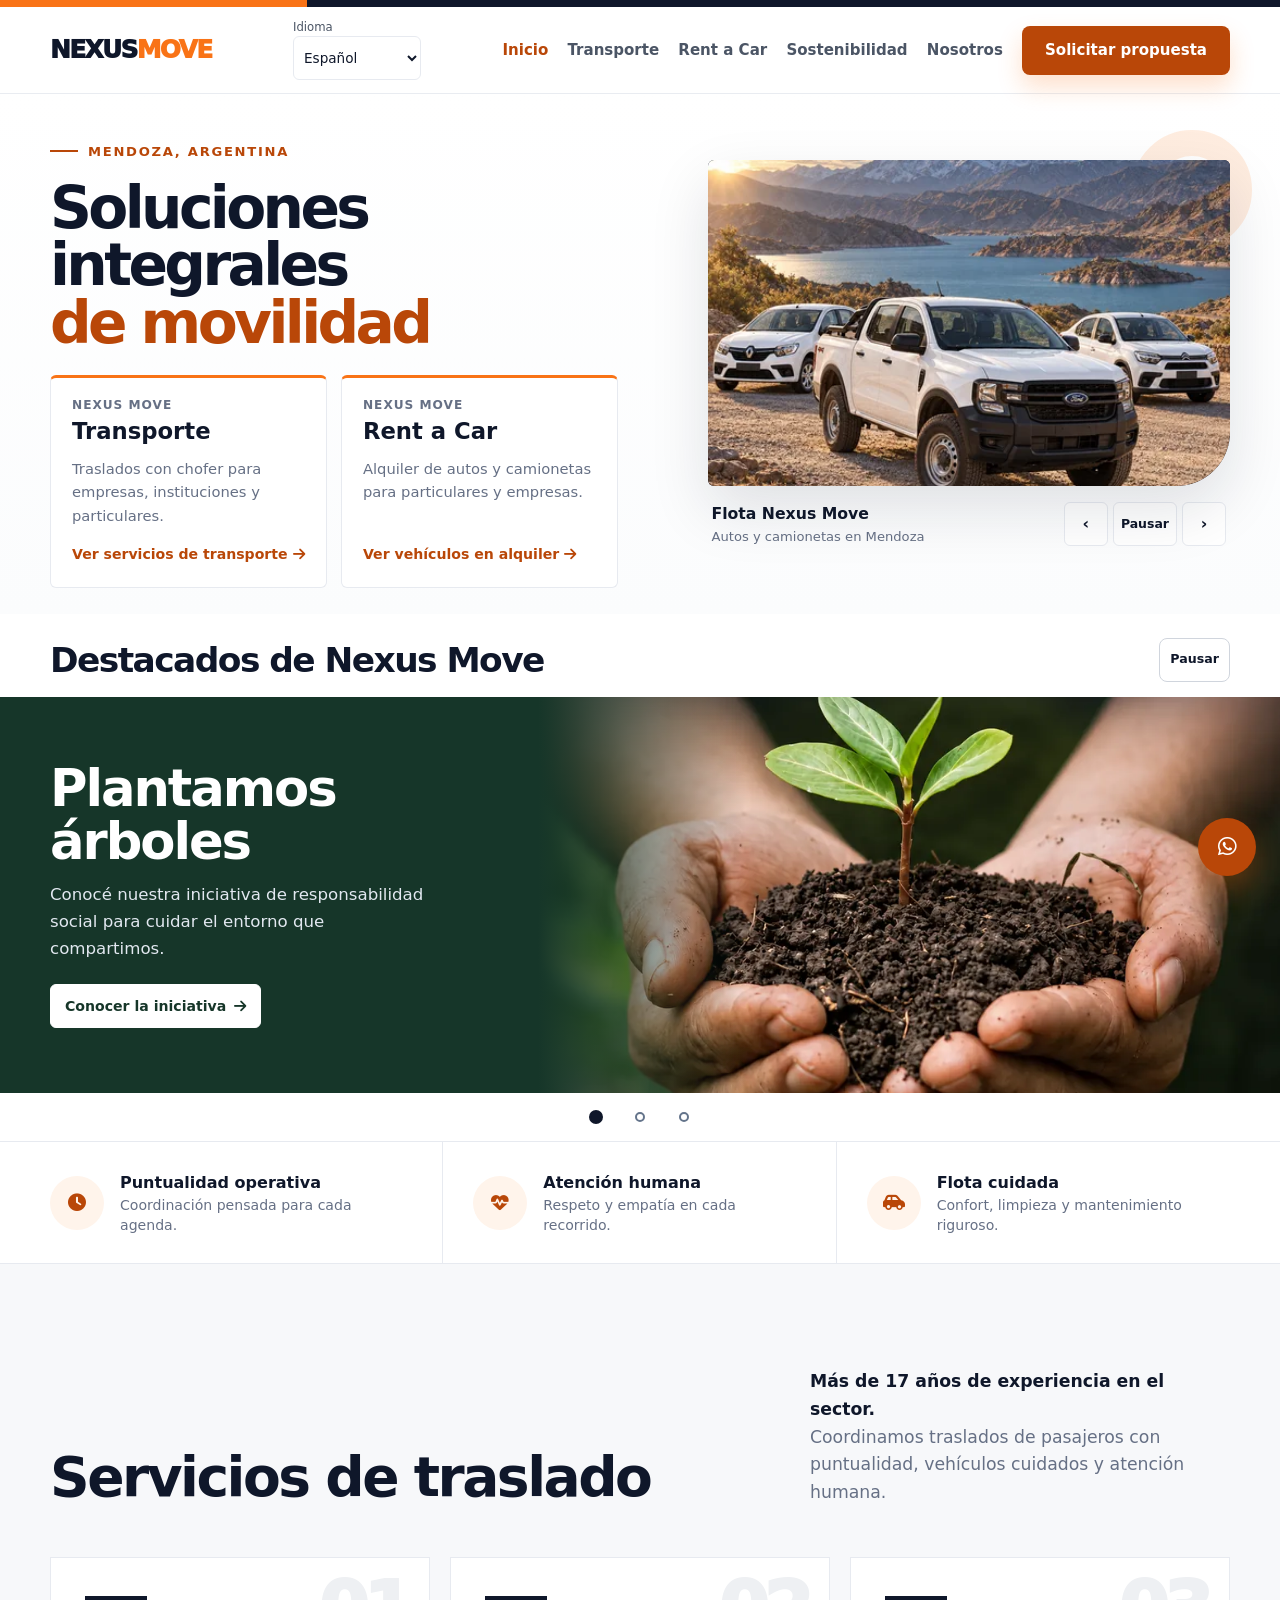
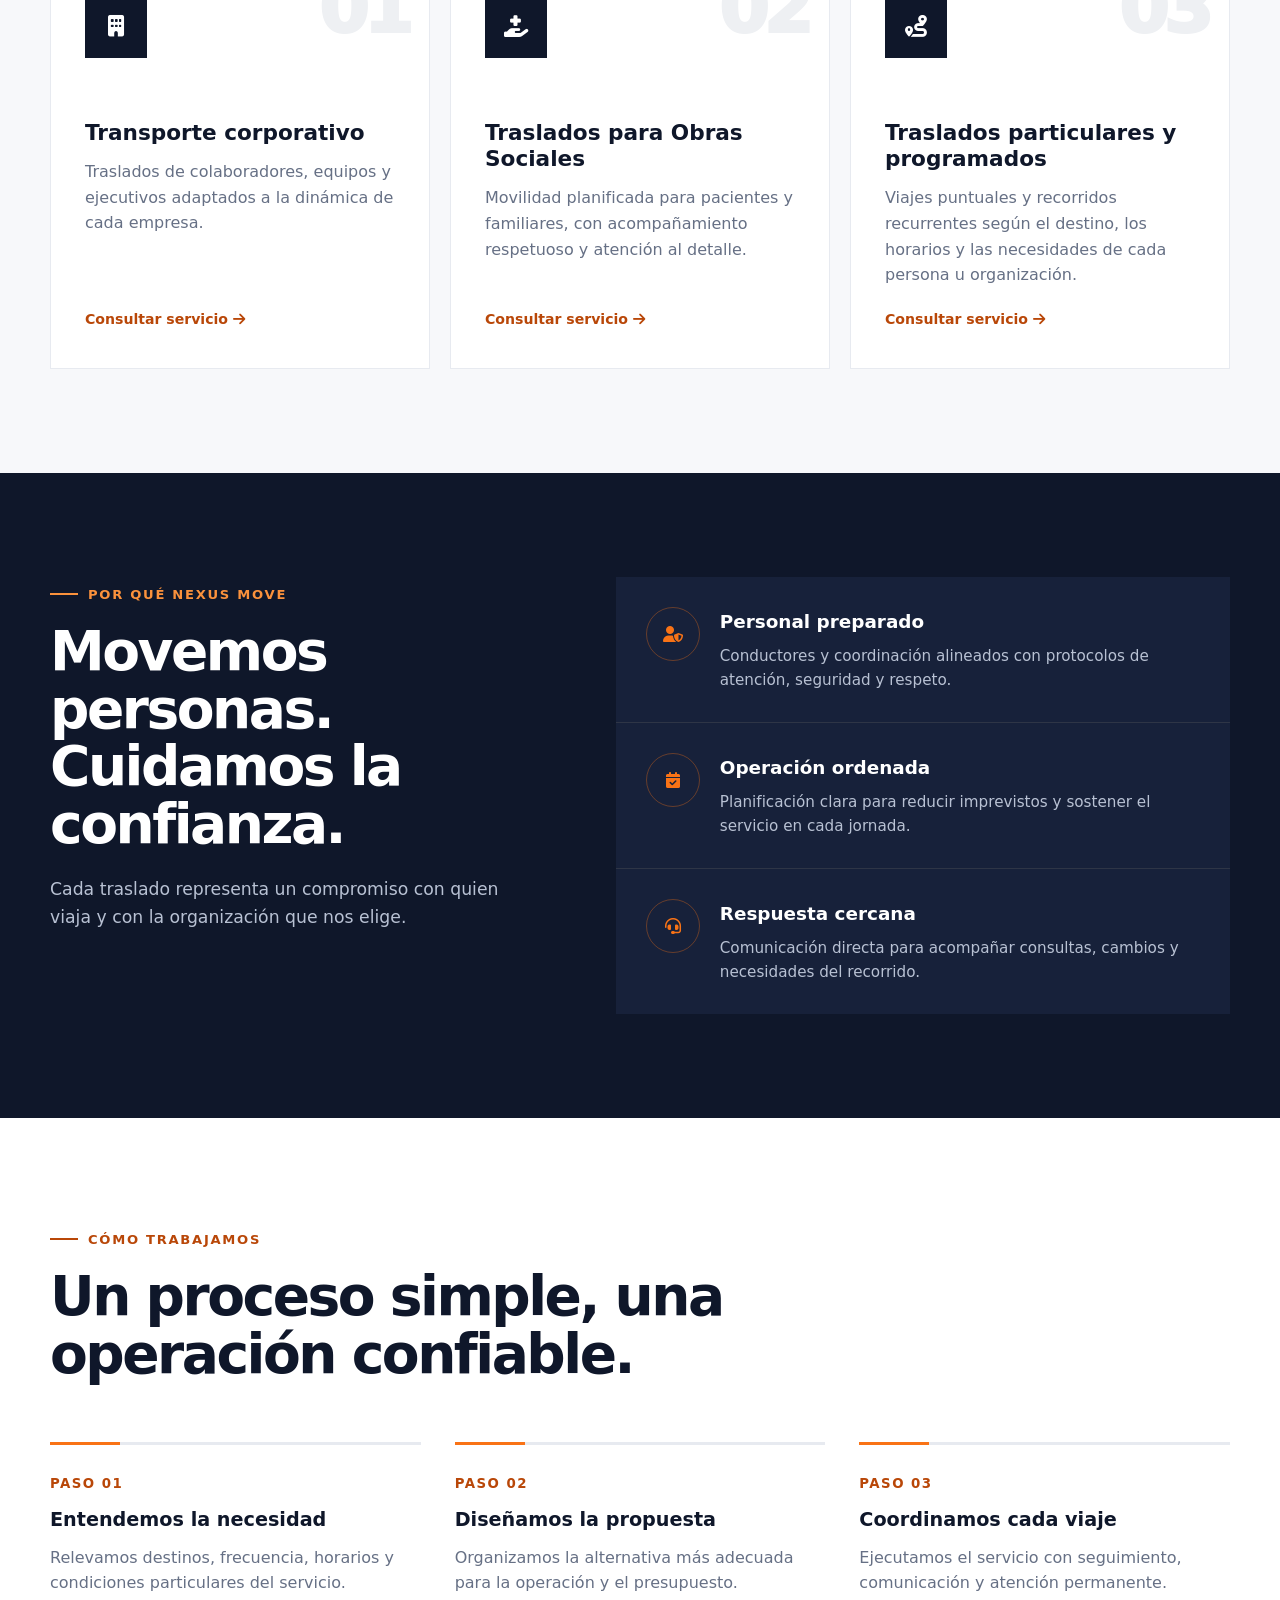
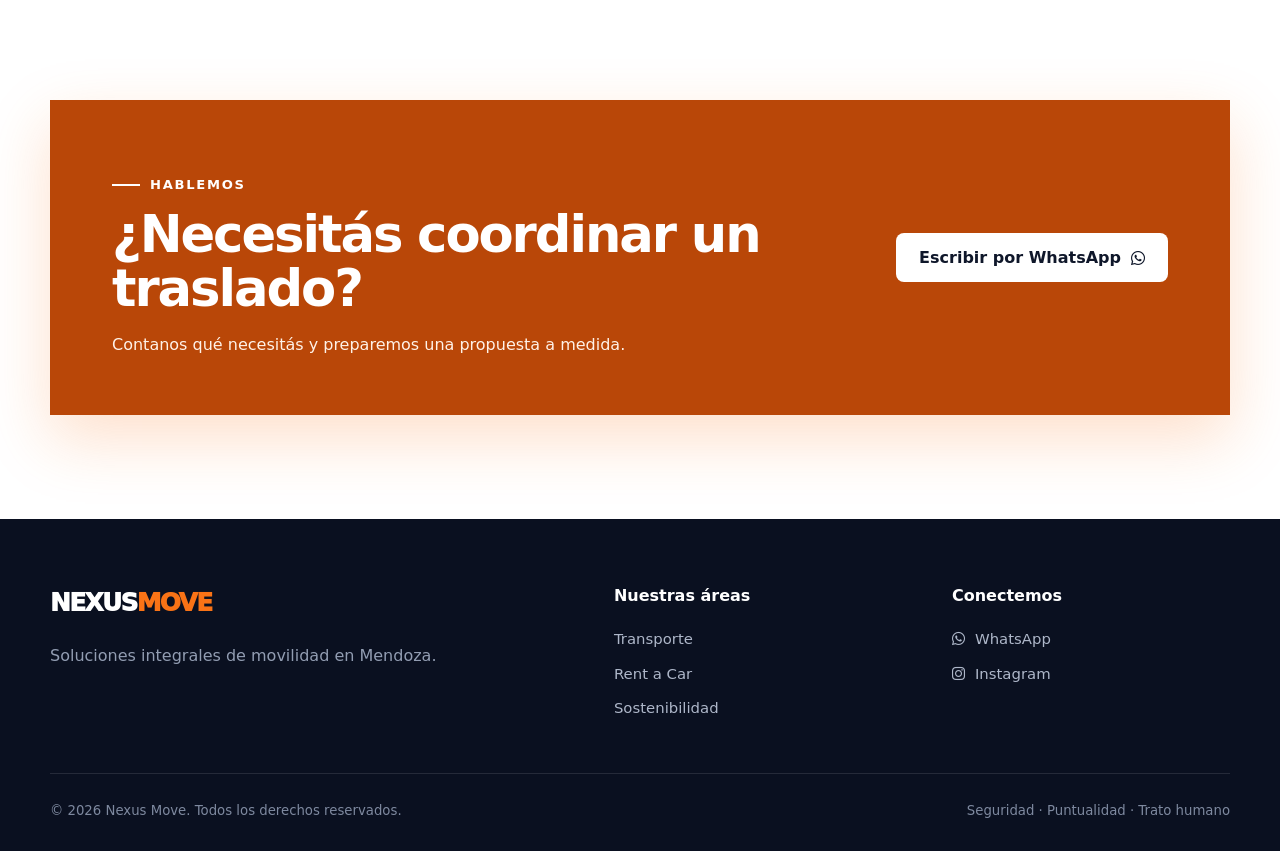
==== commit 0c28241f: "Muestra tres puntos en el carrusel y aclara el conteo básico de tráfico" ====
--- a/index.html
+++ b/index.html
@@ -9,7 +9,7 @@
     <link rel="icon" href="favicon.ico?v=nexus" type="image/x-icon" sizes="16x16 32x32 48x48">
     <link rel="stylesheet" href="css/icons.css">
     <link rel="stylesheet" href="css/navigation.css">
-    <link rel="stylesheet" href="css/home.css?v=panoramico">
+    <link rel="stylesheet" href="css/home.css?v=puntos">
     <link rel="stylesheet" href="css/rental-content.css?v=nosotros">
     <link rel="stylesheet" href="css/privacy.css?v=franja">
 </head>
@@ -96,9 +96,7 @@
             <div class="container highlights-heading">
                 <h2 class="section-title" id="highlights-title">Destacados de Nexus Move</h2>
                 <div class="highlights-controls" hidden>
-                    <button type="button" aria-label="Destacado anterior" aria-controls="highlights-track">‹</button>
                     <button type="button" class="highlights-motion" aria-label="Pausar destacados" aria-controls="highlights-track">Pausar</button>
-                    <button type="button" aria-label="Siguiente destacado" aria-controls="highlights-track">›</button>
                 </div>
             </div>
             <div class="highlights-track" id="highlights-track" tabindex="0" role="region" aria-labelledby="highlights-title">
@@ -127,6 +125,7 @@
                     </div>
                 </article>
             </div>
+            <div class="highlights-dots" role="group" aria-labelledby="highlights-title" hidden></div>
         </section>
 
         <section class="proof" aria-label="Compromisos de servicio">
@@ -334,10 +333,10 @@
     <section class="privacy-notice" id="privacy-notice" aria-labelledby="privacy-title" tabindex="-1" hidden>
         <div class="privacy-copy">
             <h2 id="privacy-title">Privacidad y estadísticas</h2>
-            <p>Usamos el almacenamiento del navegador para recordar tus preferencias. Si aceptás, Cloudflare nos ayuda a medir las visitas y mejorar la experiencia en Nexus Move.</p>
+            <p>Cloudflare cuenta el tráfico general al entregar la página. Si aceptás las estadísticas, también podemos saber desde qué sitios y dispositivos llegan las visitas.</p>
             <details class="privacy-details">
                 <summary>Más información</summary>
-                <p>Las estadísticas agrupan datos como el país, el dispositivo y el sitio de origen de las visitas. La medición funciona sin cookies de seguimiento. Podés cambiar tu elección al pie de la página.</p>
+                <p>Con «Solo lo esencial», guardamos tu elección en este navegador. El recuento general funciona sin cookies ni medición adicional en tu navegador. Podés cambiar de opción al pie de la página.</p>
             </details>
         </div>
         <div class="privacy-actions">
@@ -348,10 +347,10 @@
 
     <script src="js/navigation.js"></script>
     <script src="js/home.js"></script>
-    <script src="js/highlights.js?v=panoramico"></script>
+    <script src="js/highlights.js?v=puntos"></script>
     <script src="js/rentacar.js?v=nosotros"></script>
     <script src="js/areas.js?v=destacados"></script>
-    <script src="js/translations.js?v=panoramico"></script>
+    <script src="js/translations.js?v=puntos"></script>
     <script src="js/language.js"></script>
     <script src="js/privacy.js"></script>
 </body>
--- a/css/home.css
+++ b/css/home.css
@@ -117,8 +117,12 @@
 .highlights-controls button { min-width: 44px; min-height: 44px; padding: 0 8px 3px; border: 1px solid #d0d5dd; border-radius: 8px; background: #fff; color: var(--blue); font: inherit; font-size: 1.6rem; line-height: 1; cursor: pointer; }
 .highlights-controls .highlights-motion { padding: 0 10px; font-size: .79rem; font-weight: 750; }
 .highlights-controls button:hover:not(:disabled) { border-color: var(--orange-text); color: var(--orange-text); }
-.highlights-controls button:disabled { opacity: .45; cursor: default; }
+.highlights-dots:not([hidden]) { display: flex; justify-content: center; padding: 2px 0; }
+.highlights-dots button { display: grid; place-items: center; width: 44px; height: 44px; padding: 0; border: 0; border-radius: 50%; background: transparent; cursor: pointer; }
+.highlights-dots button::before { content: ""; width: 10px; height: 10px; border: 2px solid #64748b; border-radius: 50%; box-sizing: border-box; }
+.highlights-dots button[aria-current="true"]::before { width: 14px; height: 14px; border-color: var(--blue); background: var(--blue); }
 .highlights-track { display: grid; grid-auto-flow: column; grid-auto-columns: 100%; overflow-x: auto; scroll-snap-type: x mandatory; scroll-behavior: smooth; scrollbar-width: thin; scrollbar-color: #9aa5b5 #0f172a; }
+.home-highlights:has(.highlights-dots:not([hidden])) .highlights-track { scrollbar-width: none; }
 .highlight-card { --slide-tone: #0f172a; display: grid; grid-template-columns: minmax(0, 42%) minmax(0, 58%); min-width: 0; min-height: clamp(320px, 31vw, 495px); background: var(--slide-tone); scroll-snap-align: start; scroll-snap-stop: always; }
 .highlight-rse { --slide-tone: #163629; }
 .highlight-photo { overflow: hidden; aspect-ratio: 2.35 / 1; background: #e7eaf0; }
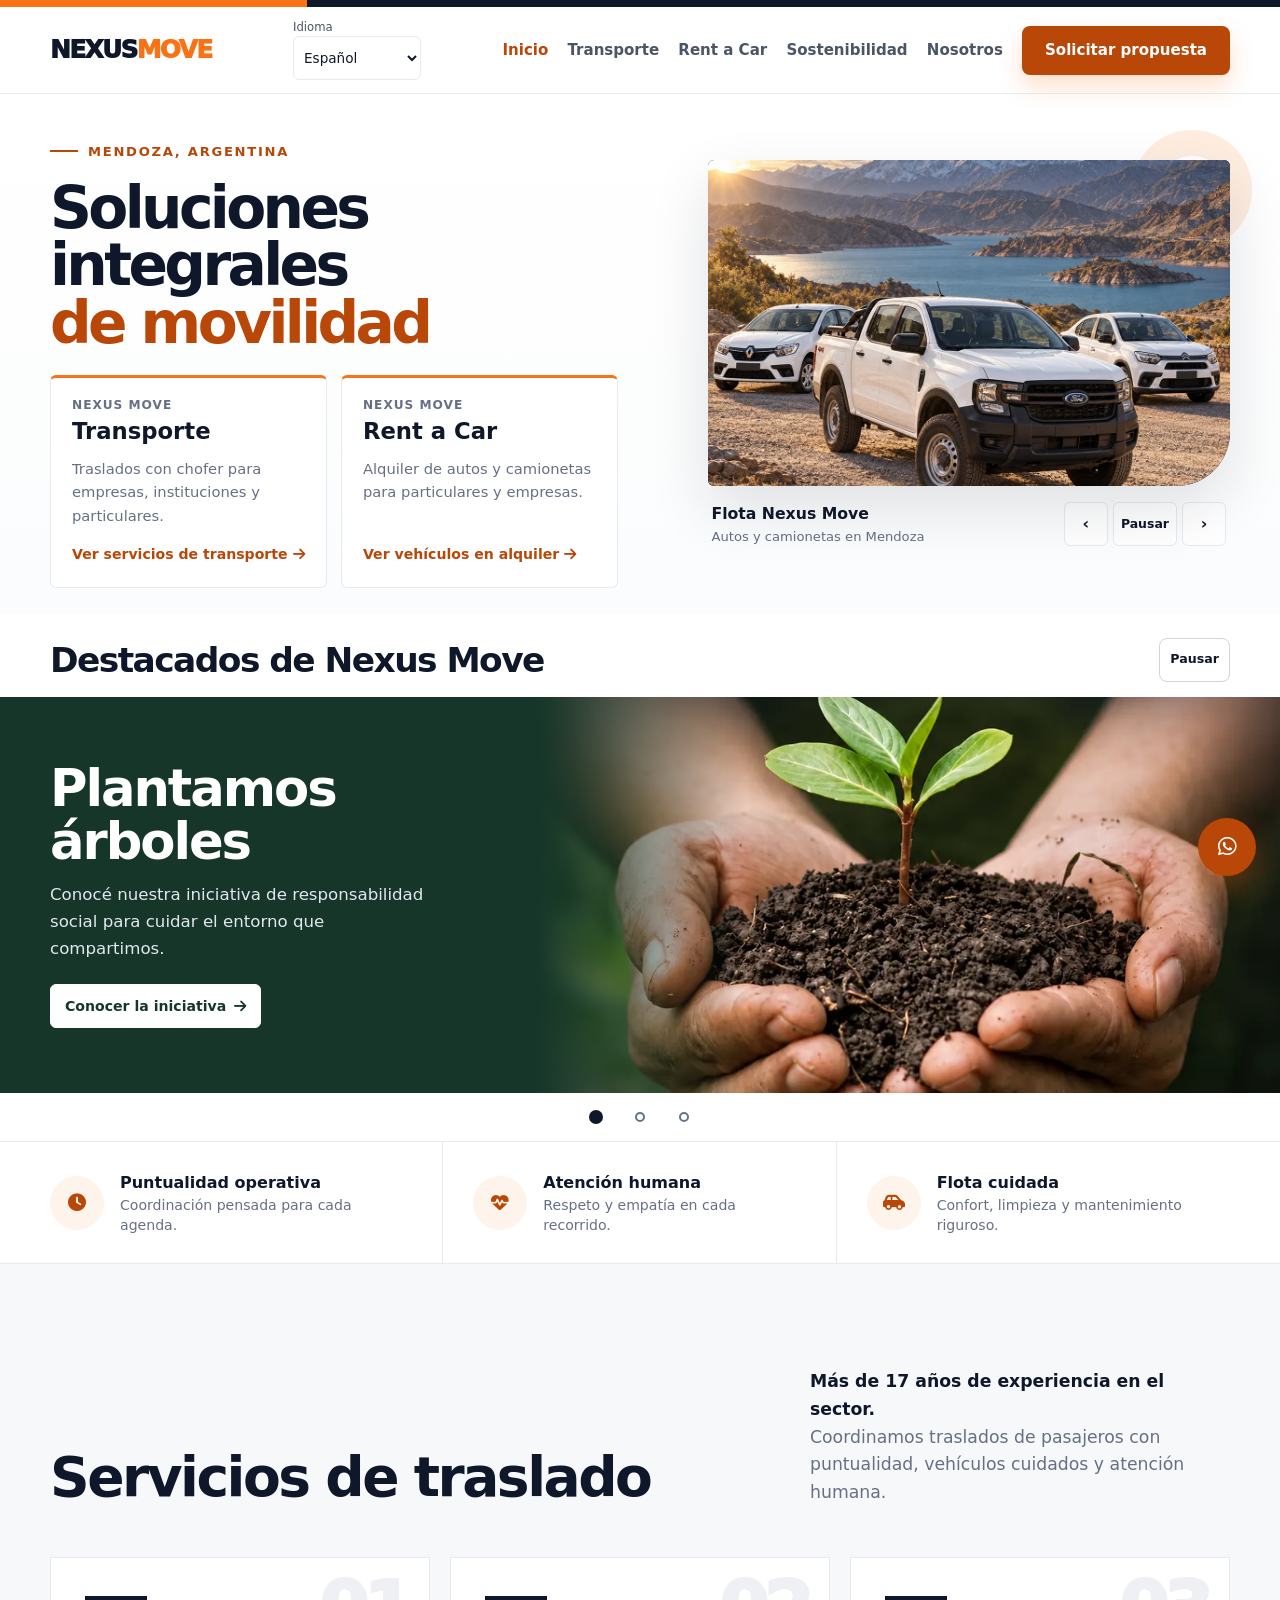
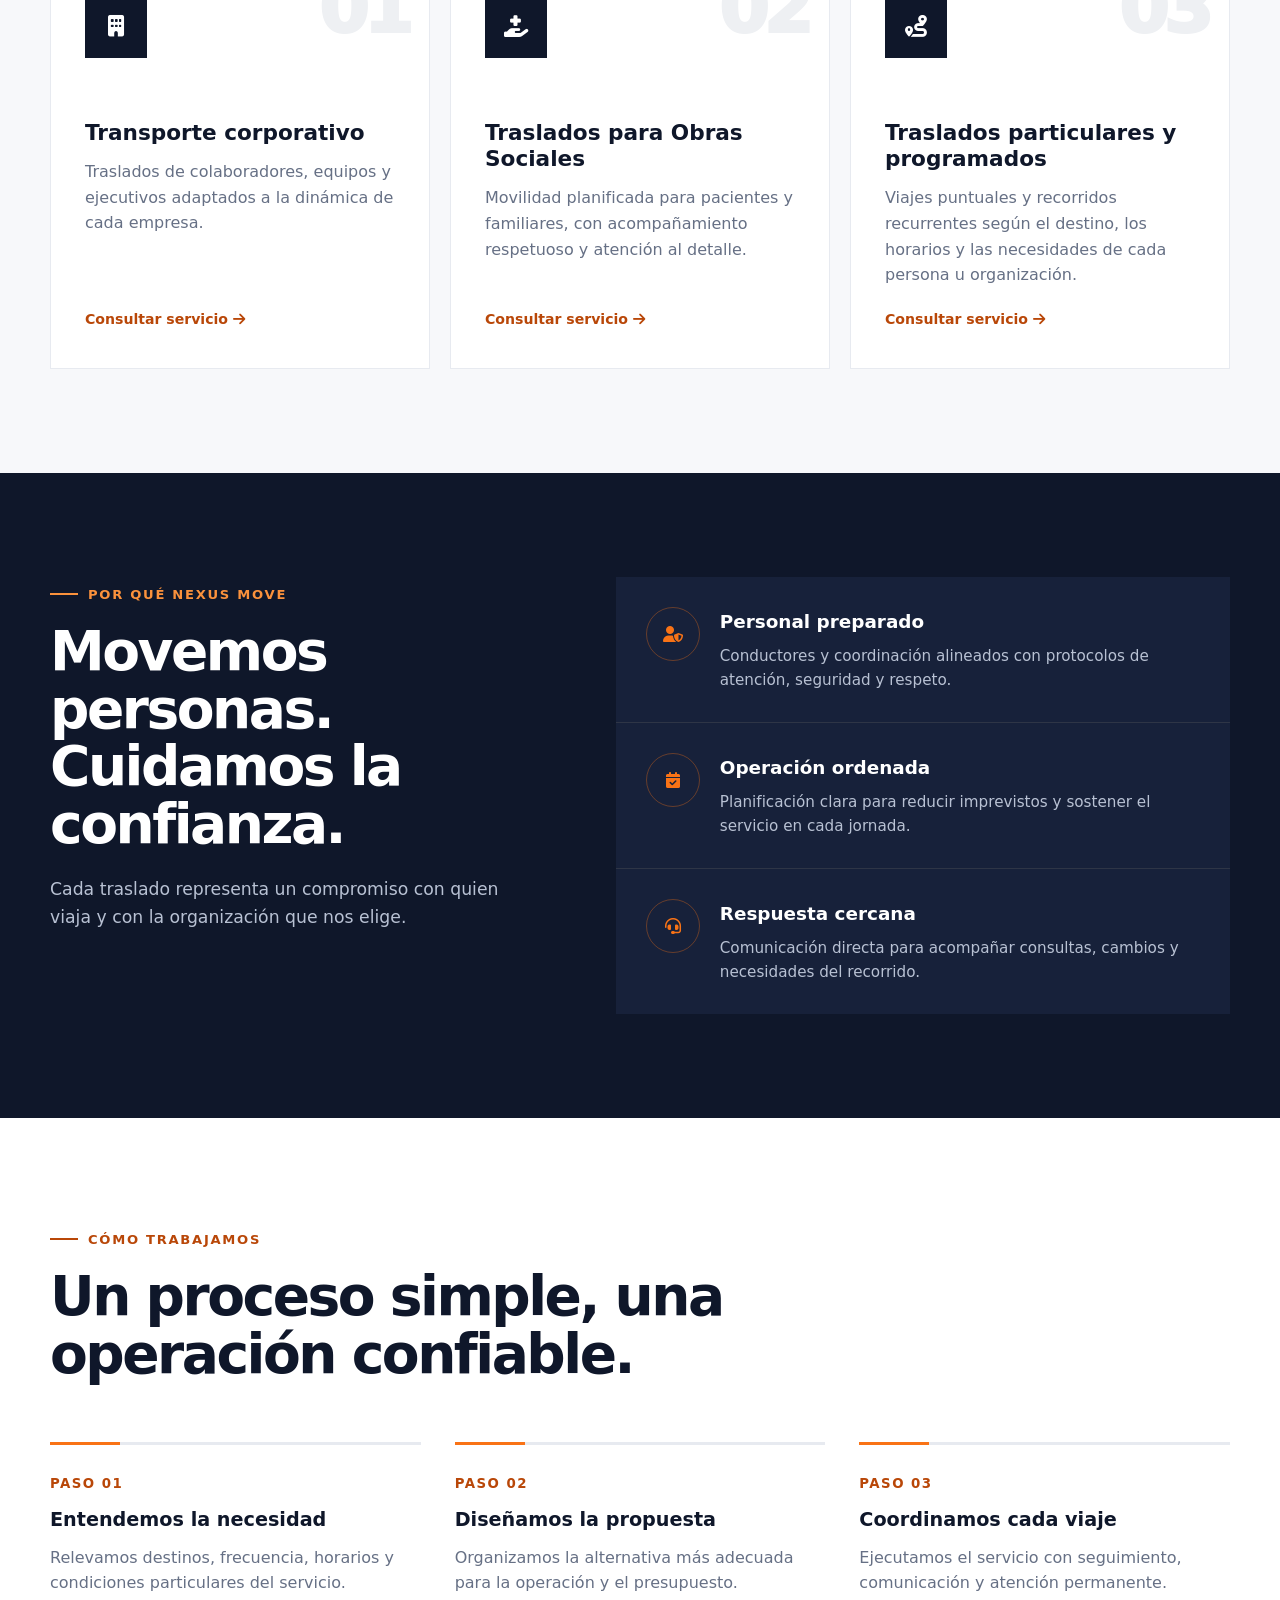
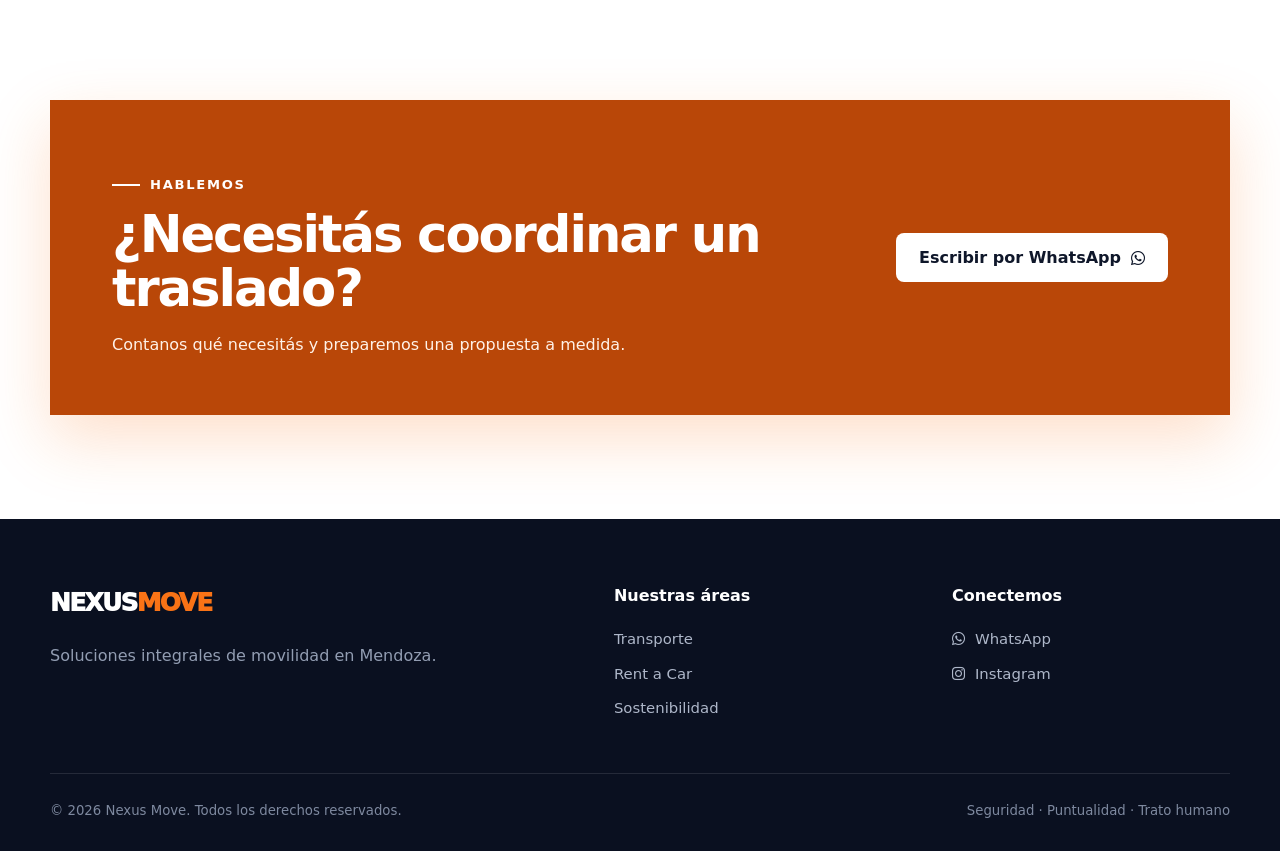
==== commit d2d662d3: "Muestra los tres Citroën Basalt juntos en traslados para empresas" ====
--- a/index.html
+++ b/index.html
@@ -9,7 +9,7 @@
     <link rel="icon" href="favicon.ico?v=nexus" type="image/x-icon" sizes="16x16 32x32 48x48">
     <link rel="stylesheet" href="css/icons.css">
     <link rel="stylesheet" href="css/navigation.css">
-    <link rel="stylesheet" href="css/home.css?v=puntos">
+    <link rel="stylesheet" href="css/home.css?v=basalt">
     <link rel="stylesheet" href="css/rental-content.css?v=nosotros">
     <link rel="stylesheet" href="css/privacy.css?v=franja">
 </head>
@@ -109,7 +109,7 @@
                     </div>
                 </article>
                 <article class="highlight-card">
-                    <div class="highlight-photo"><img src="img/renault-logan-fleet-v2-1120.webp" srcset="img/renault-logan-fleet-v2-560.webp 560w, img/renault-logan-fleet-v2-1120.webp 1120w" sizes="(max-width: 740px) 100vw, 60vw" width="1120" height="560" loading="lazy" decoding="async" alt=""></div>
+                    <div class="highlight-photo highlight-photo-basalt"><img src="img/citroen-basalt-fleet-v2-1120.webp" srcset="img/citroen-basalt-fleet-v2-560.webp 560w, img/citroen-basalt-fleet-v2-1120.webp 1120w" sizes="(max-width: 740px) 100vw, 58vw" width="1120" height="560" loading="lazy" decoding="async" alt="Flota de Citroën Basalt gris oscuro, gris claro y blanco de Nexus Move"></div>
                     <div class="highlight-copy">
                         <h3>Traslados para empresas</h3>
                         <p>Coordinamos traslados con chofer para equipos, ejecutivos y operaciones en Mendoza.</p>
--- a/css/home.css
+++ b/css/home.css
@@ -133,6 +133,9 @@
 .highlight-card .highlight-photo { position: relative; grid-area: 1 / 2; min-width: 0; aspect-ratio: auto; }
 .highlight-card .highlight-photo img { position: absolute; inset: 0; }
 .highlight-card .highlight-photo::after { position: absolute; inset: 0; background: linear-gradient(90deg, var(--slide-tone), transparent 28%); content: ""; }
+.highlight-card .highlight-photo-basalt { background: var(--slide-tone); }
+.highlight-photo-basalt img { object-fit: contain; }
+.highlight-card .highlight-photo-basalt::after { content: none; }
 .highlight-card .highlight-photo-tree { container-type: size; }
 .highlight-card .highlight-photo-tree img { inset: 50% auto auto 50%; width: max(100%, 165cqh); max-width: none; height: auto; margin: 0; transform: translate(-50%, -61%); }
 .highlight-copy { display: flex; grid-area: 1 / 1; flex-direction: column; justify-content: center; min-width: 0; padding: 38px 22px 38px max(24px, calc((100vw - 1180px) / 2)); color: #fff; }
@@ -151,6 +154,7 @@
     .section.home-highlights { padding-top: 20px; }
     .highlight-card { grid-template-columns: minmax(0, 1fr); grid-template-rows: auto 1fr; min-height: 0; }
     .highlight-card .highlight-photo { grid-area: 1 / 1; height: clamp(180px, 49vw, 320px); }
+    .highlight-card .highlight-photo-basalt { height: auto; aspect-ratio: 2 / 1; }
     .highlight-card .highlight-photo::after { background: linear-gradient(0deg, var(--slide-tone), transparent 38%); }
     .highlight-card .highlight-photo-tree img { width: max(100%, 175cqh); transform: translate(-50%, -58.5%); }
     .highlight-copy { grid-area: 2 / 1; justify-content: start; padding: 9px 20px 23px; }
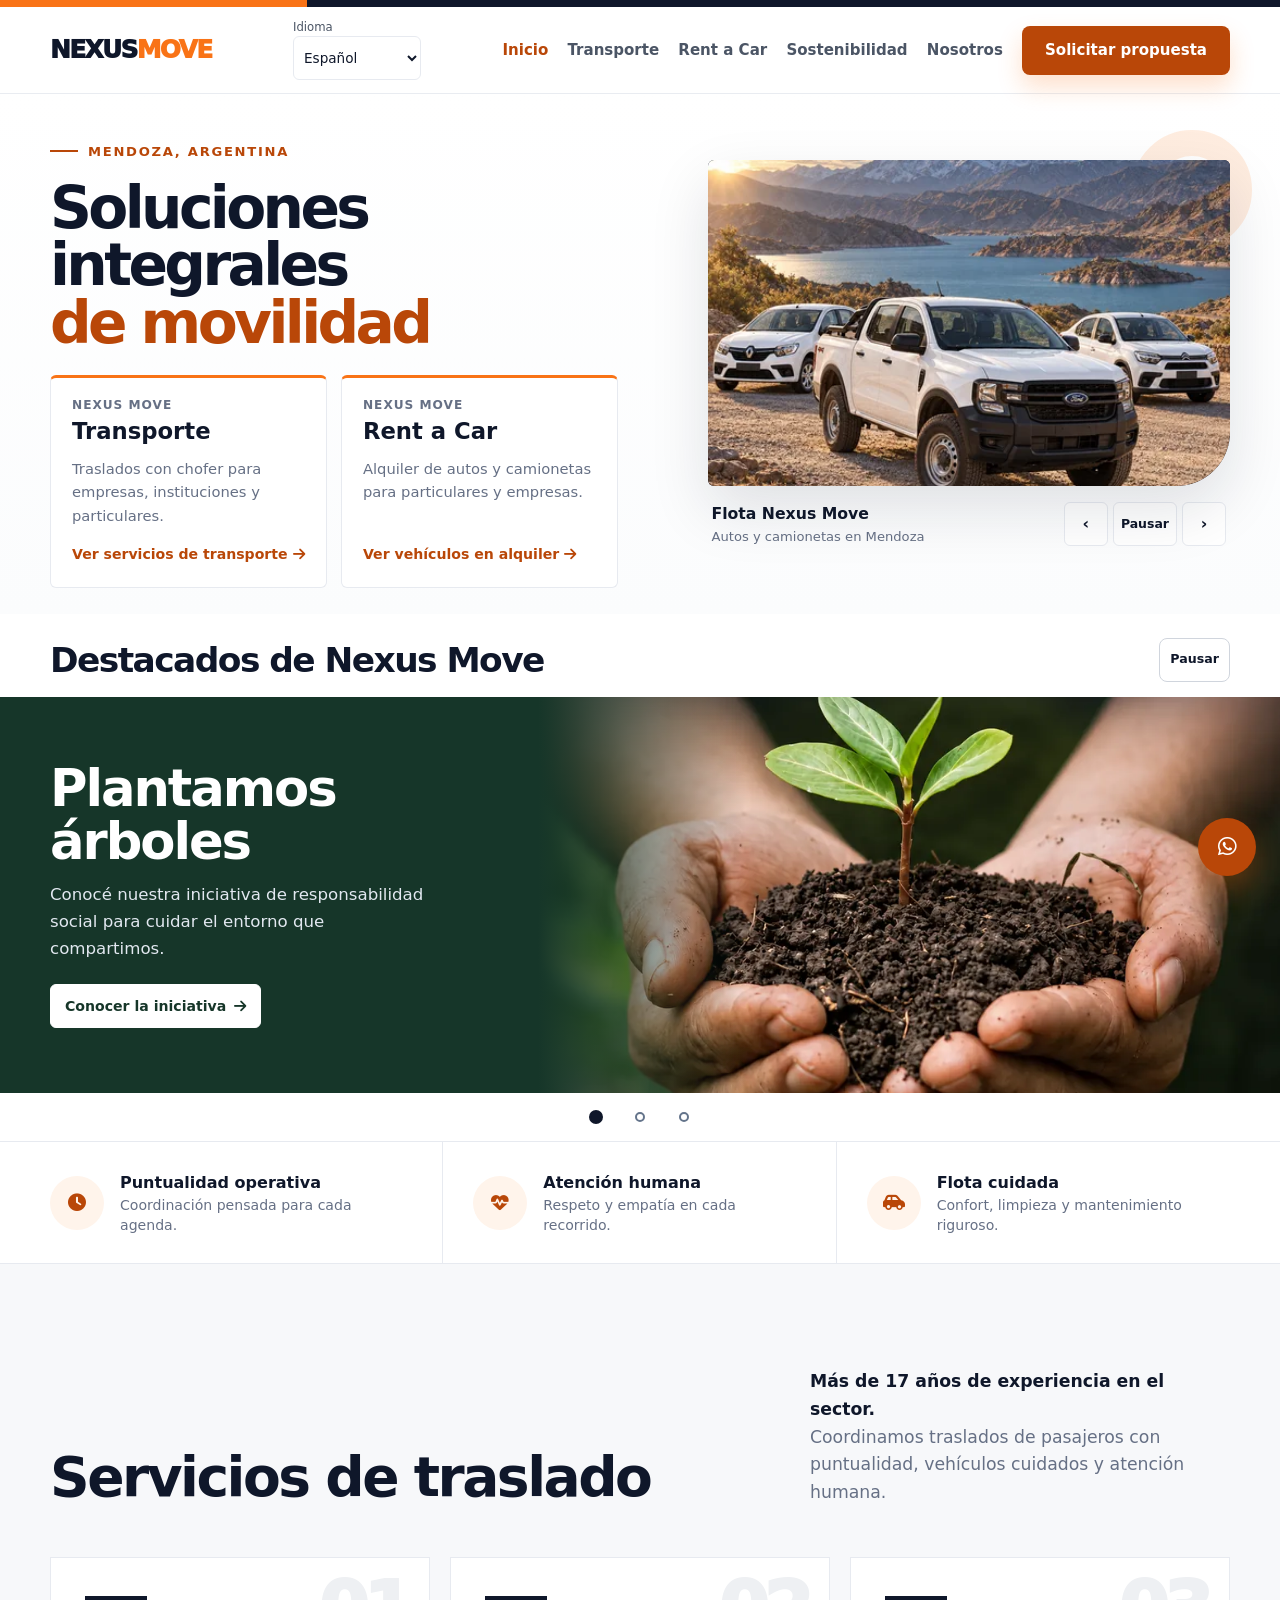
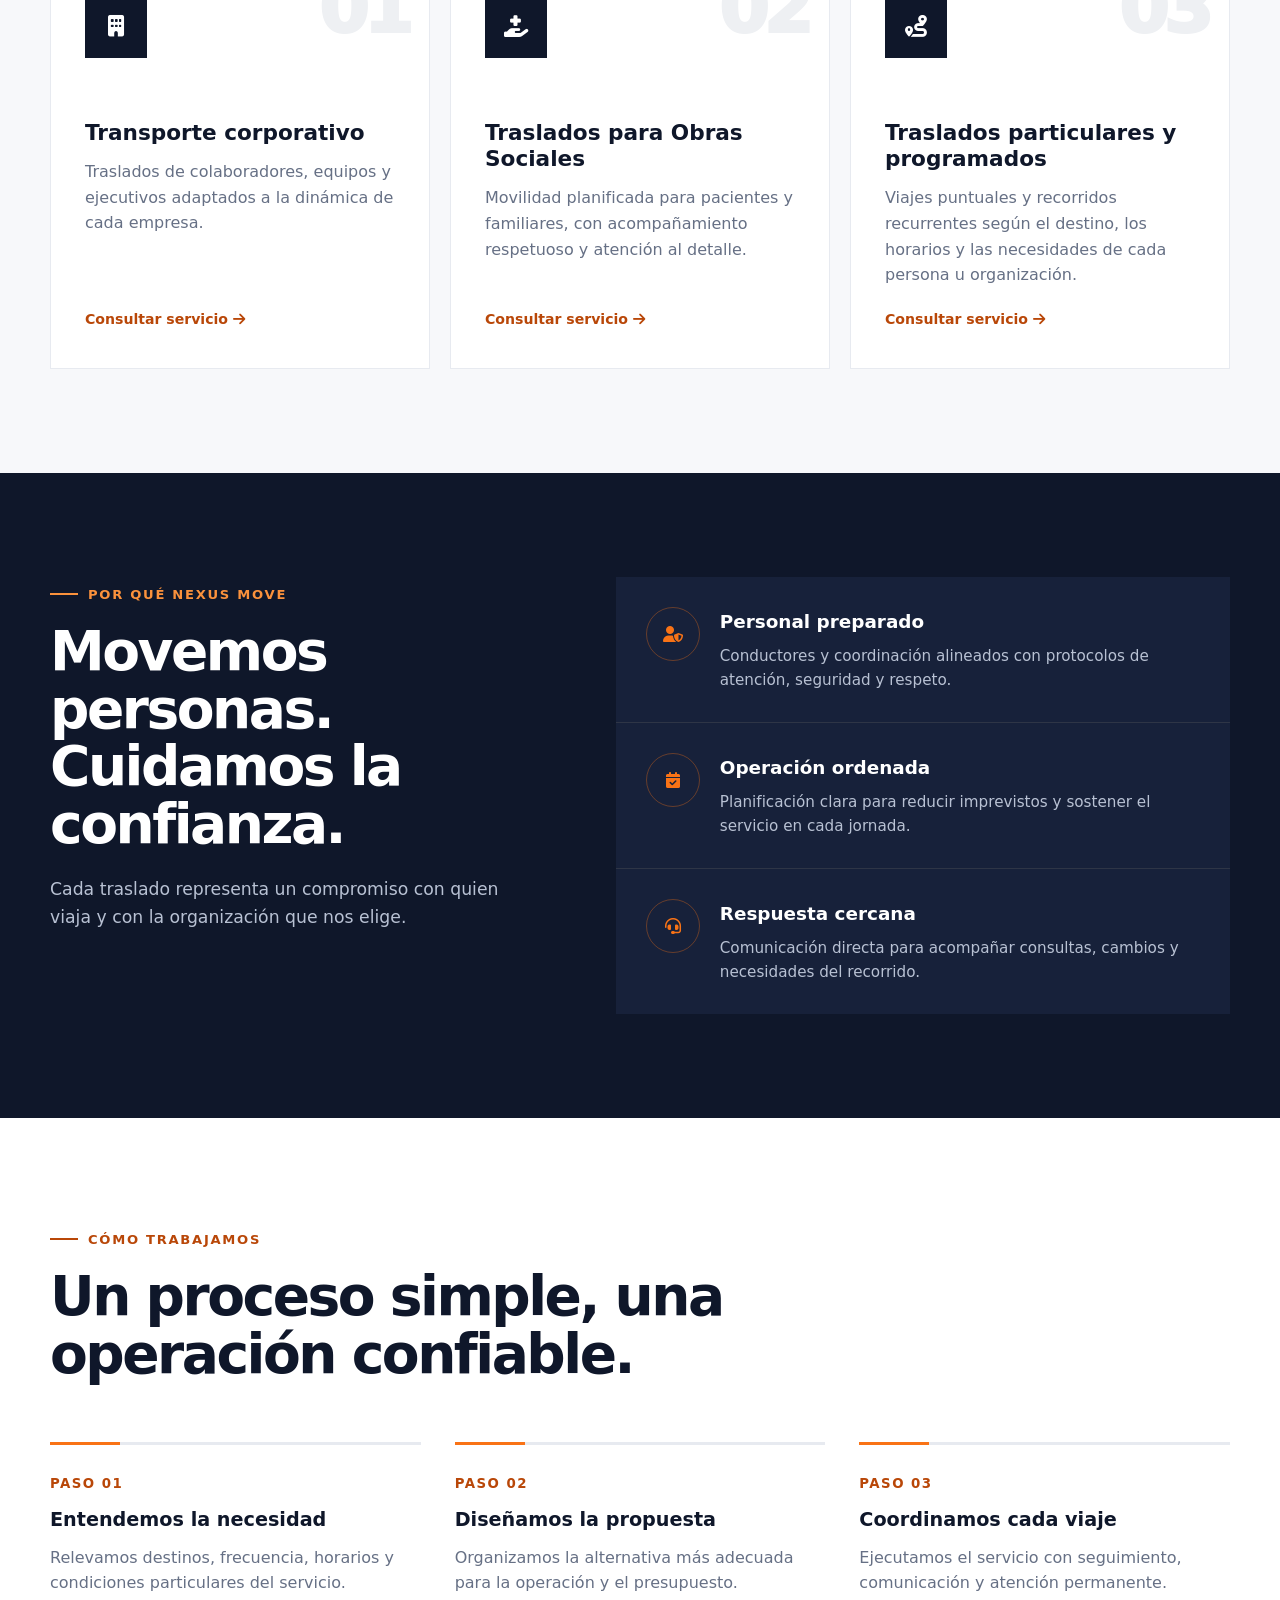
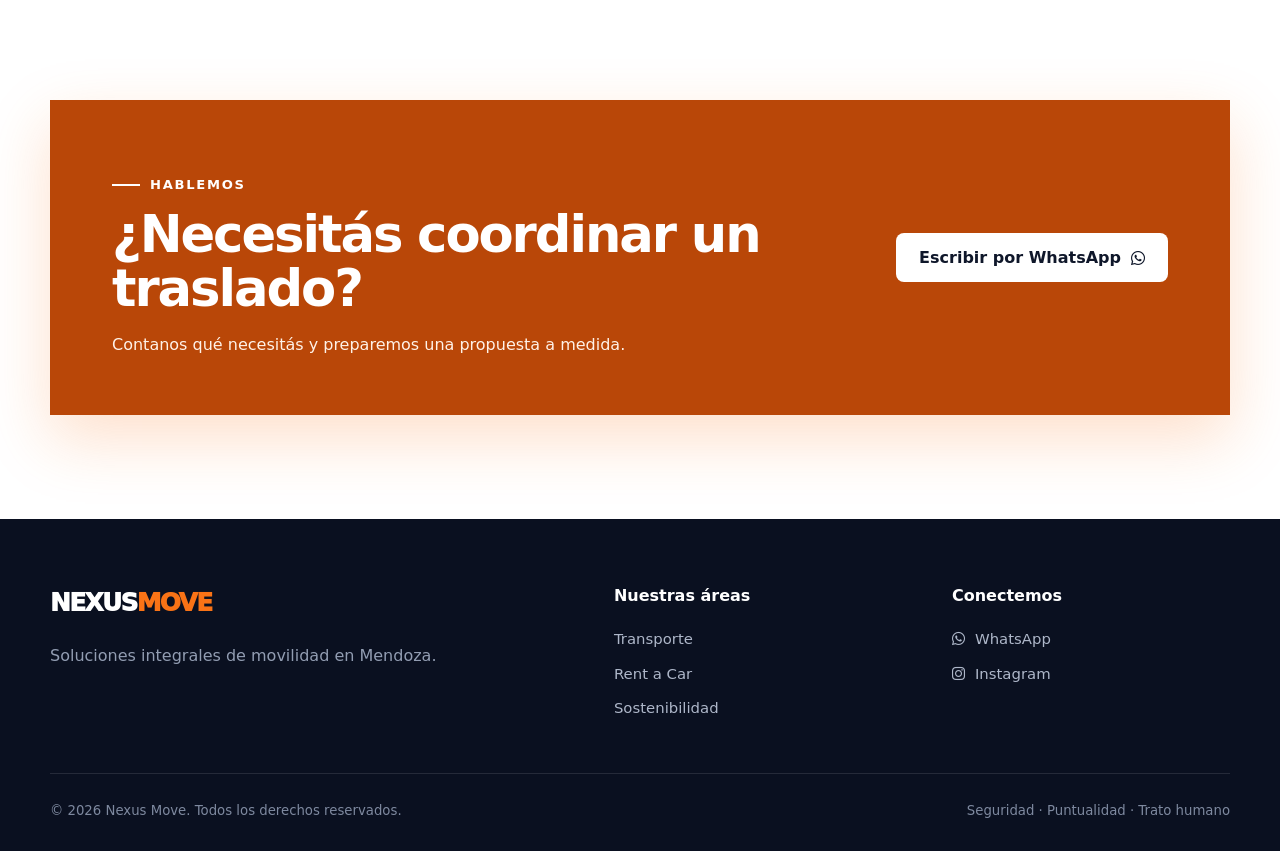
==== commit 9700cbfa: "Mantiene el carrusel en movimiento cada tres segundos tras la selección" ====
--- a/index.html
+++ b/index.html
@@ -347,7 +347,7 @@
 
     <script src="js/navigation.js"></script>
     <script src="js/home.js"></script>
-    <script src="js/highlights.js?v=puntos"></script>
+    <script src="js/highlights.js?v=tres-segundos"></script>
     <script src="js/rentacar.js?v=nosotros"></script>
     <script src="js/areas.js?v=destacados"></script>
     <script src="js/translations.js?v=puntos"></script>
